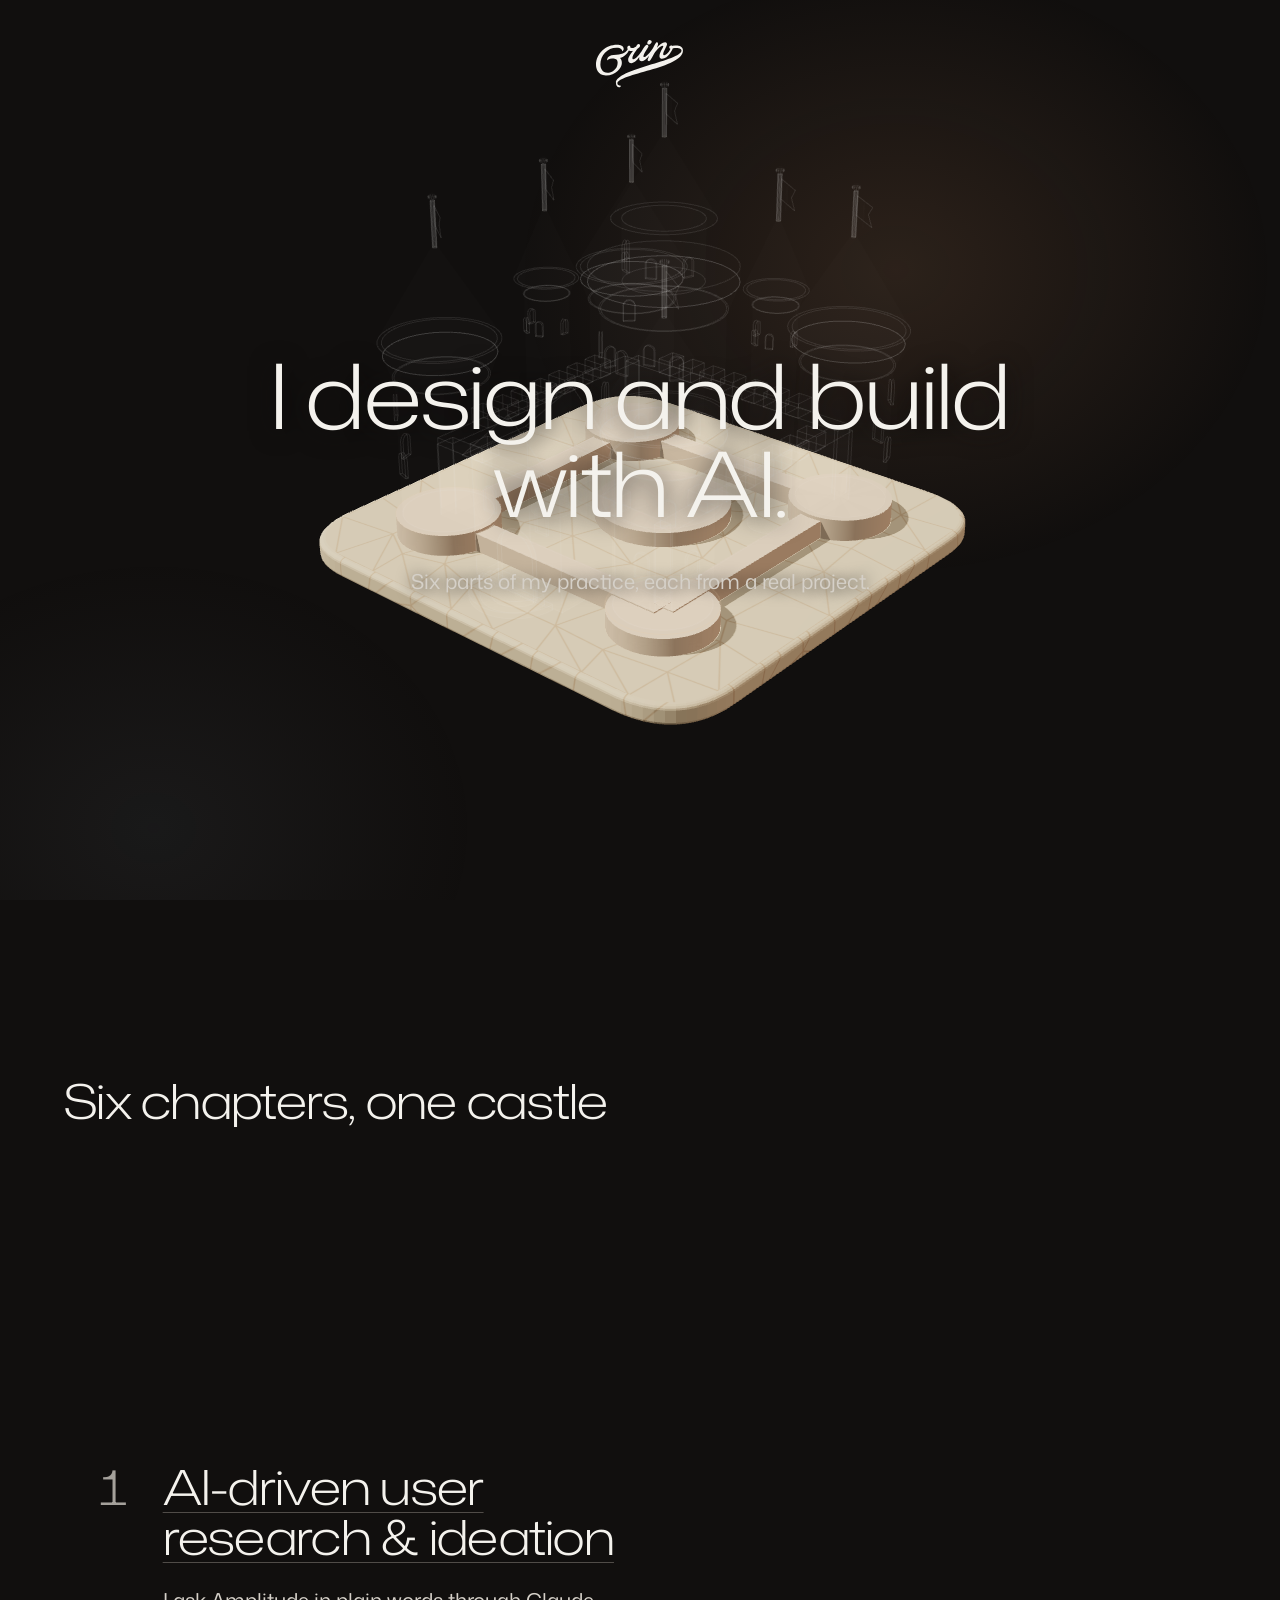
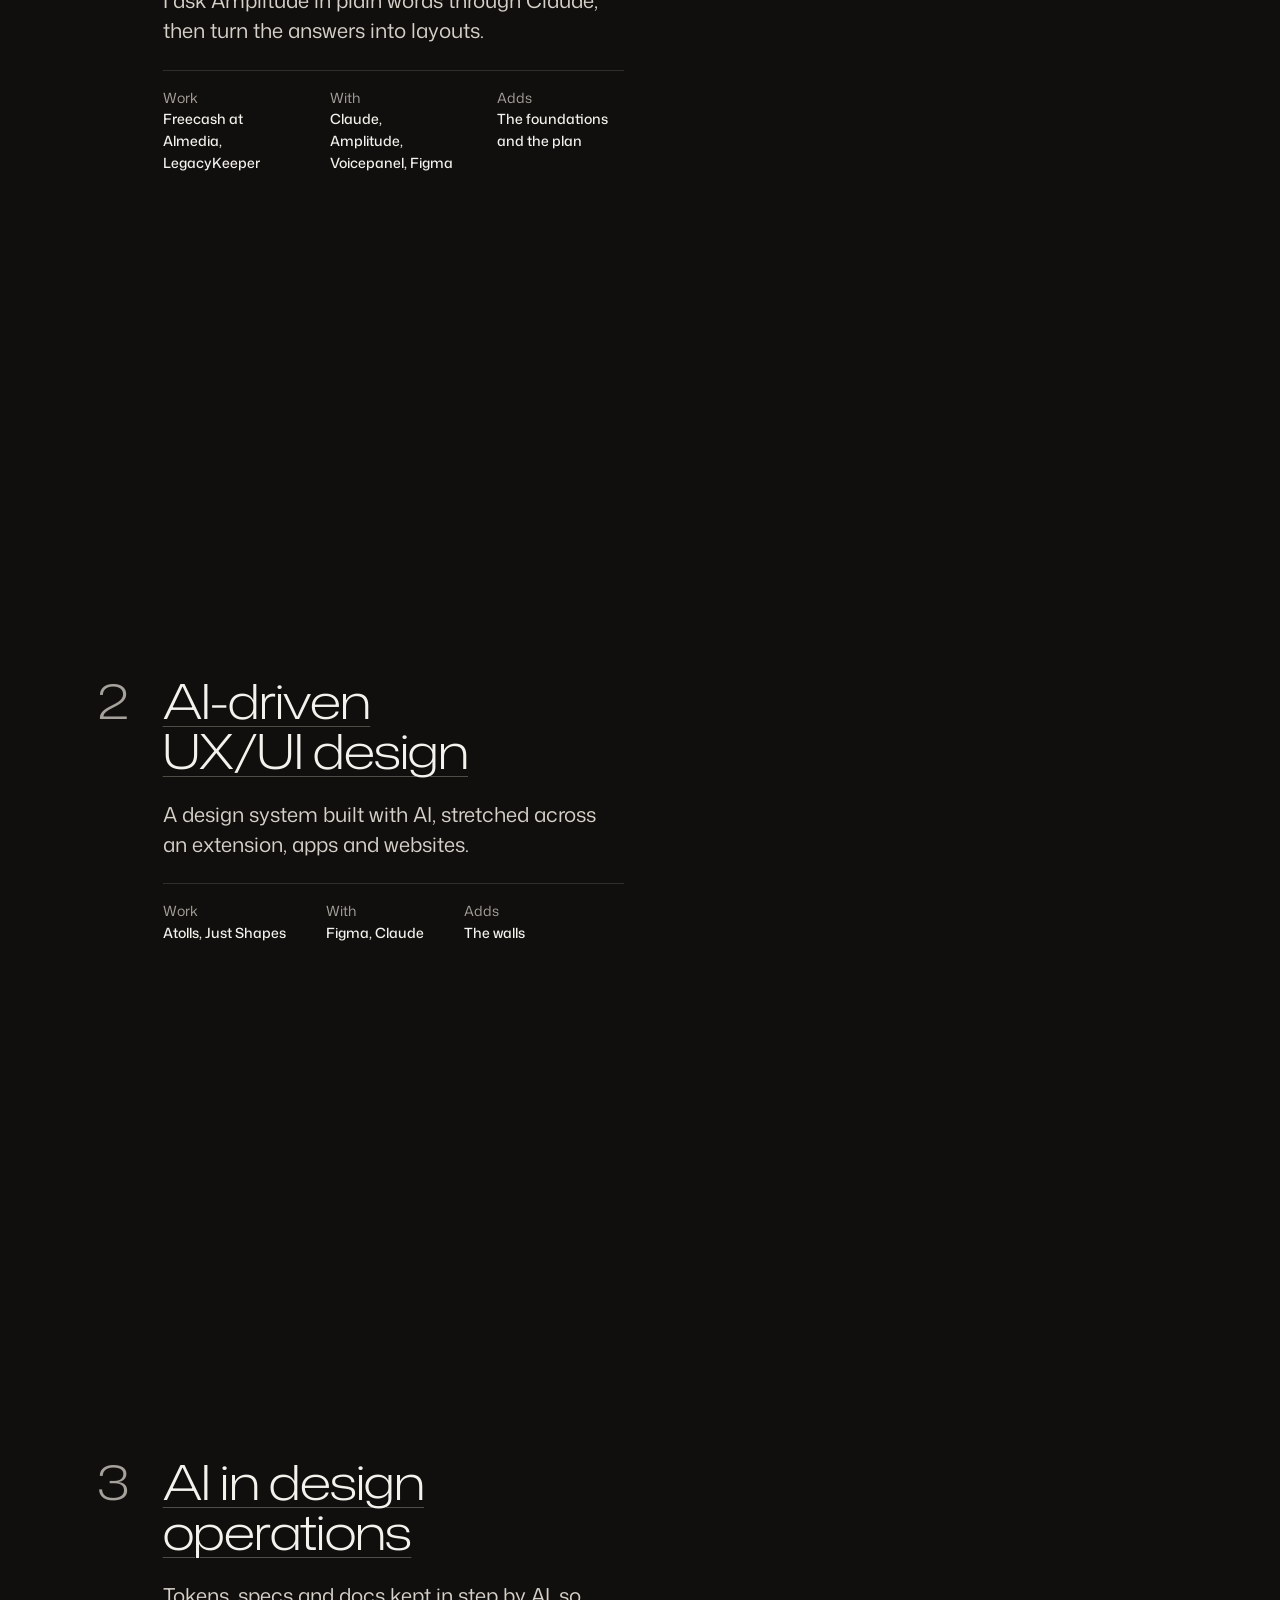
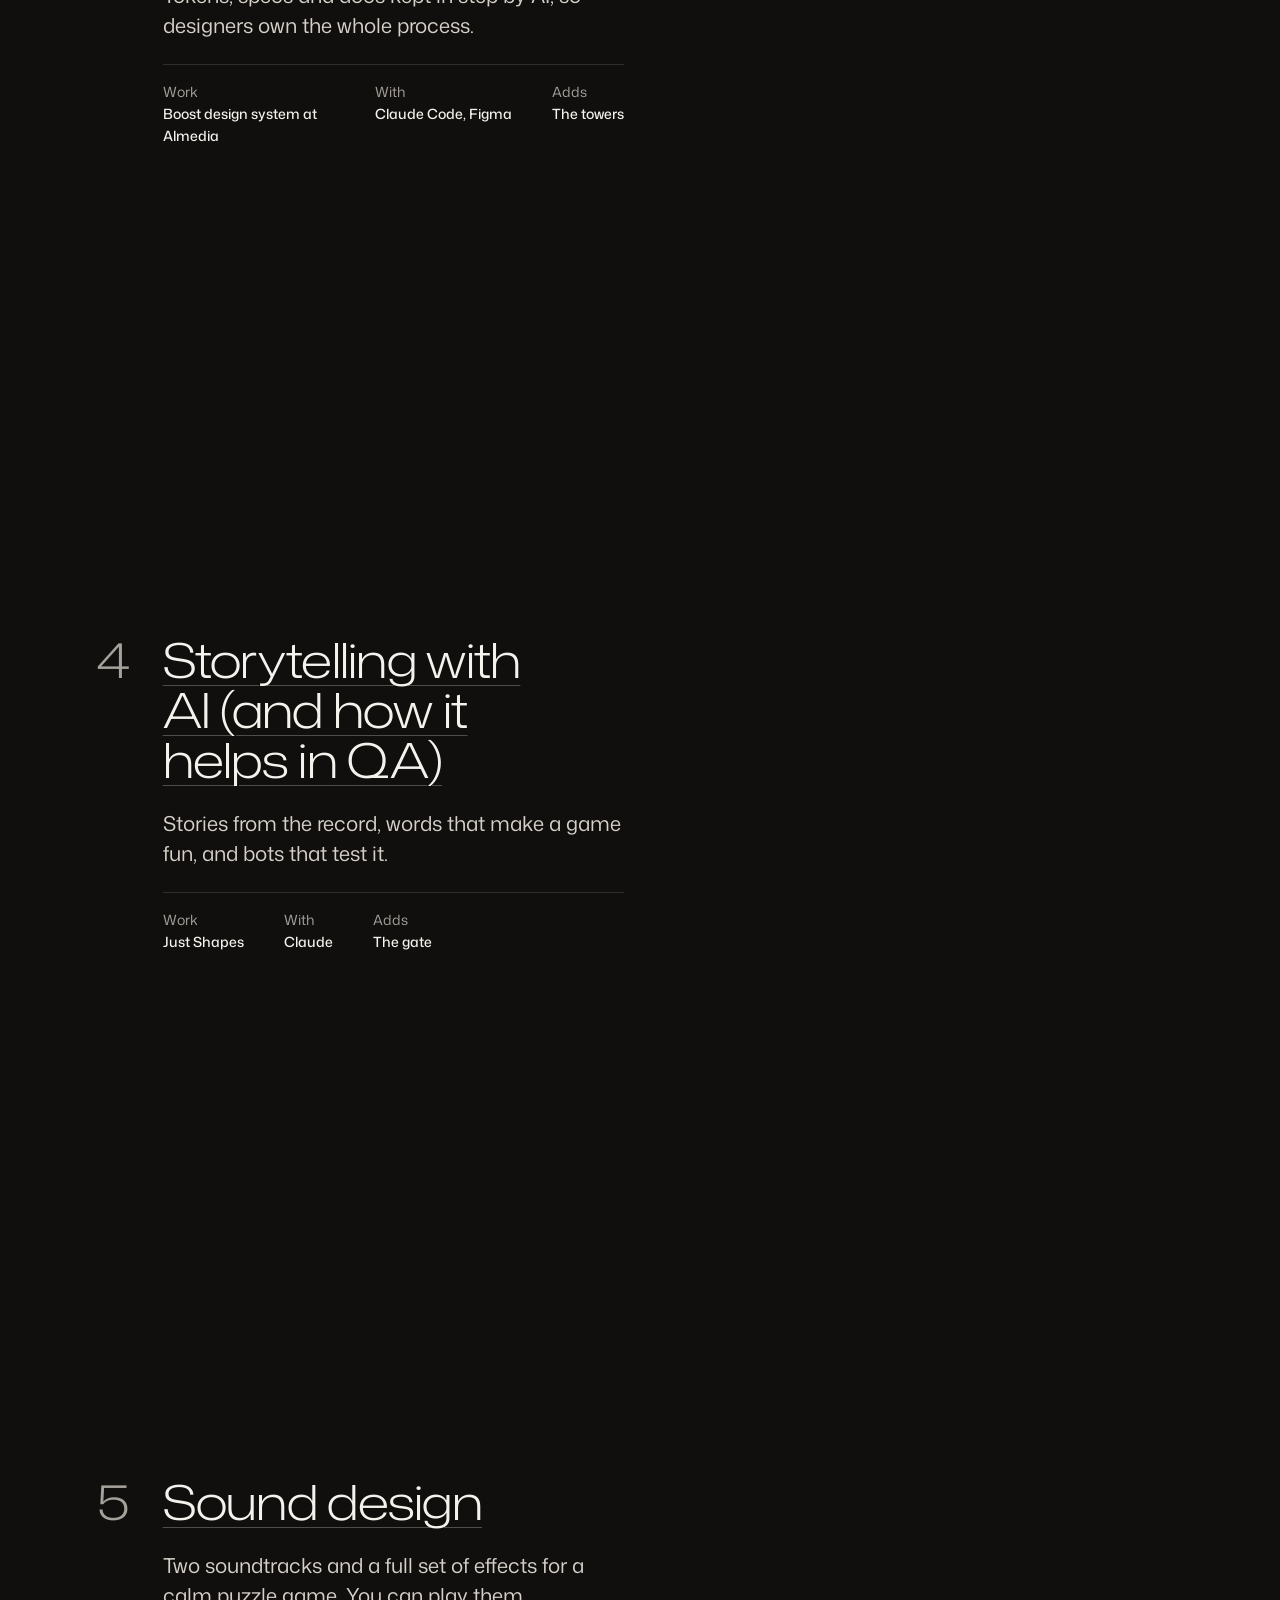
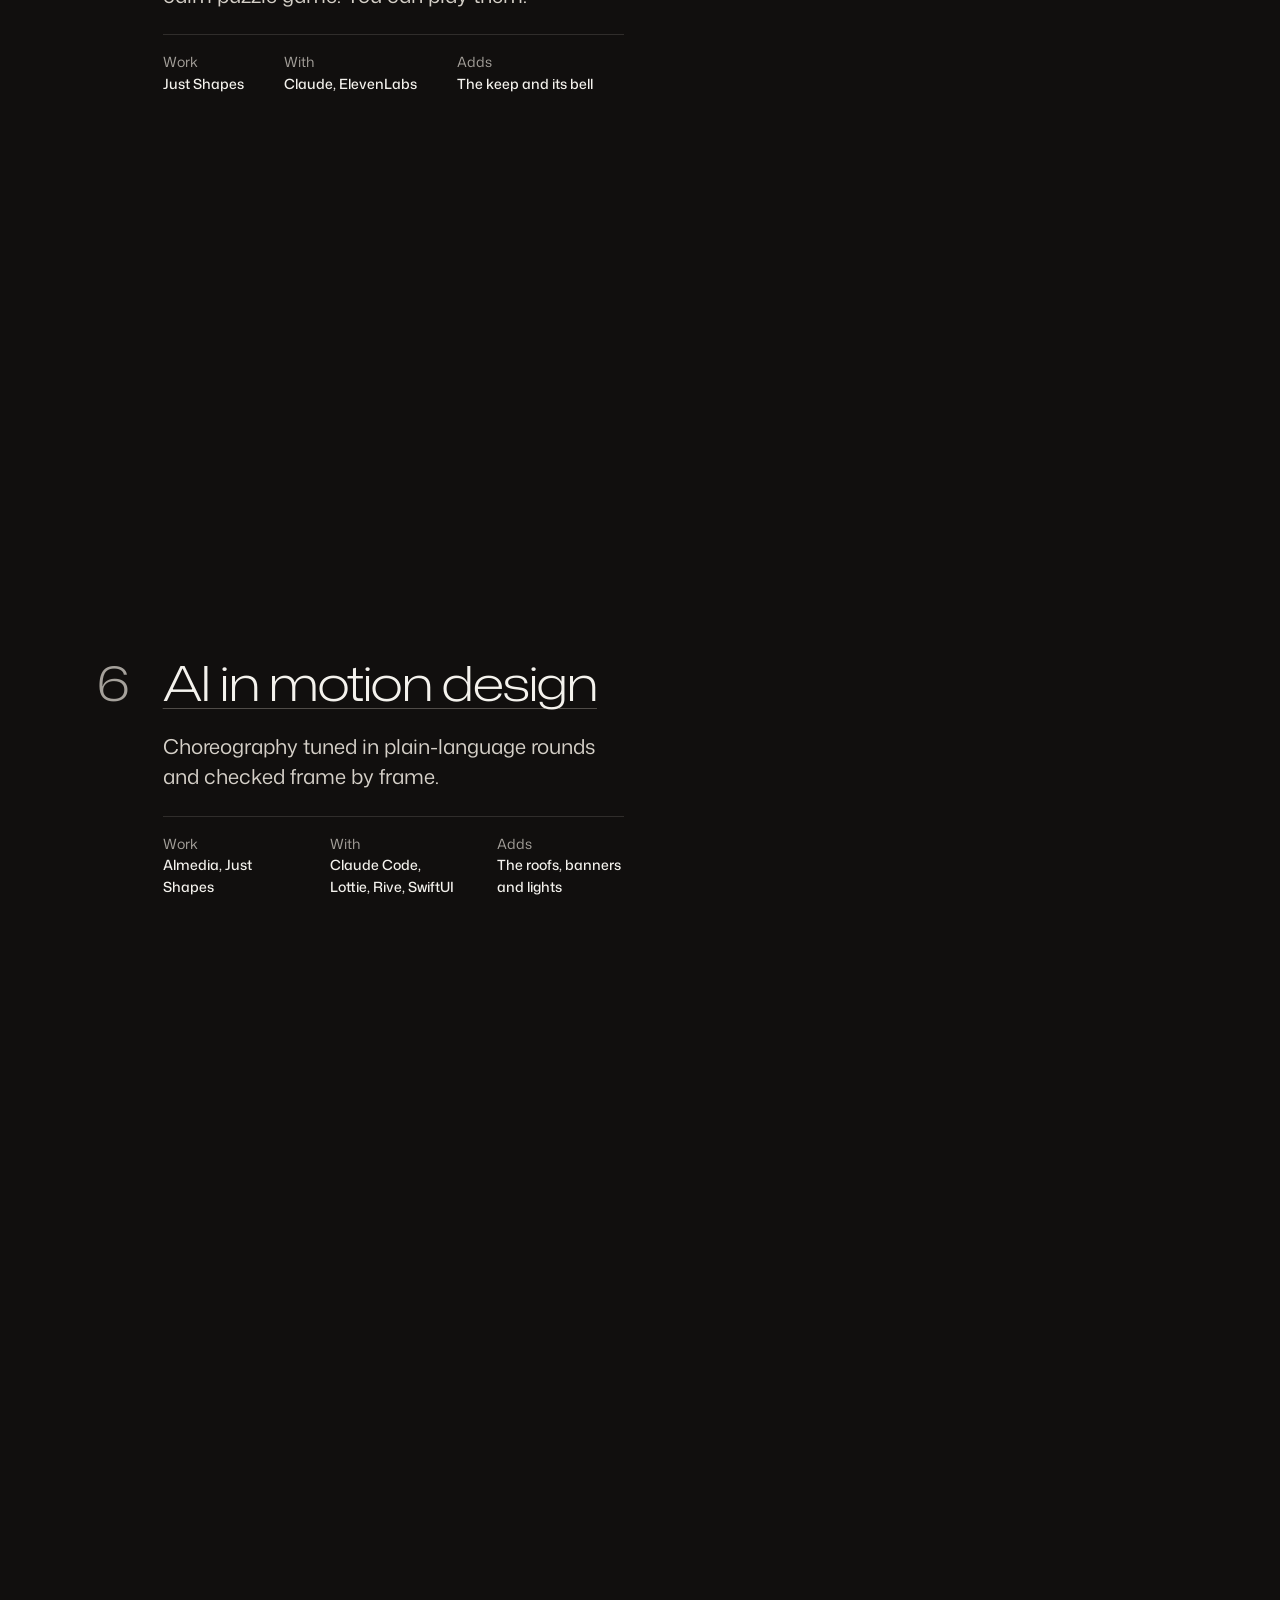
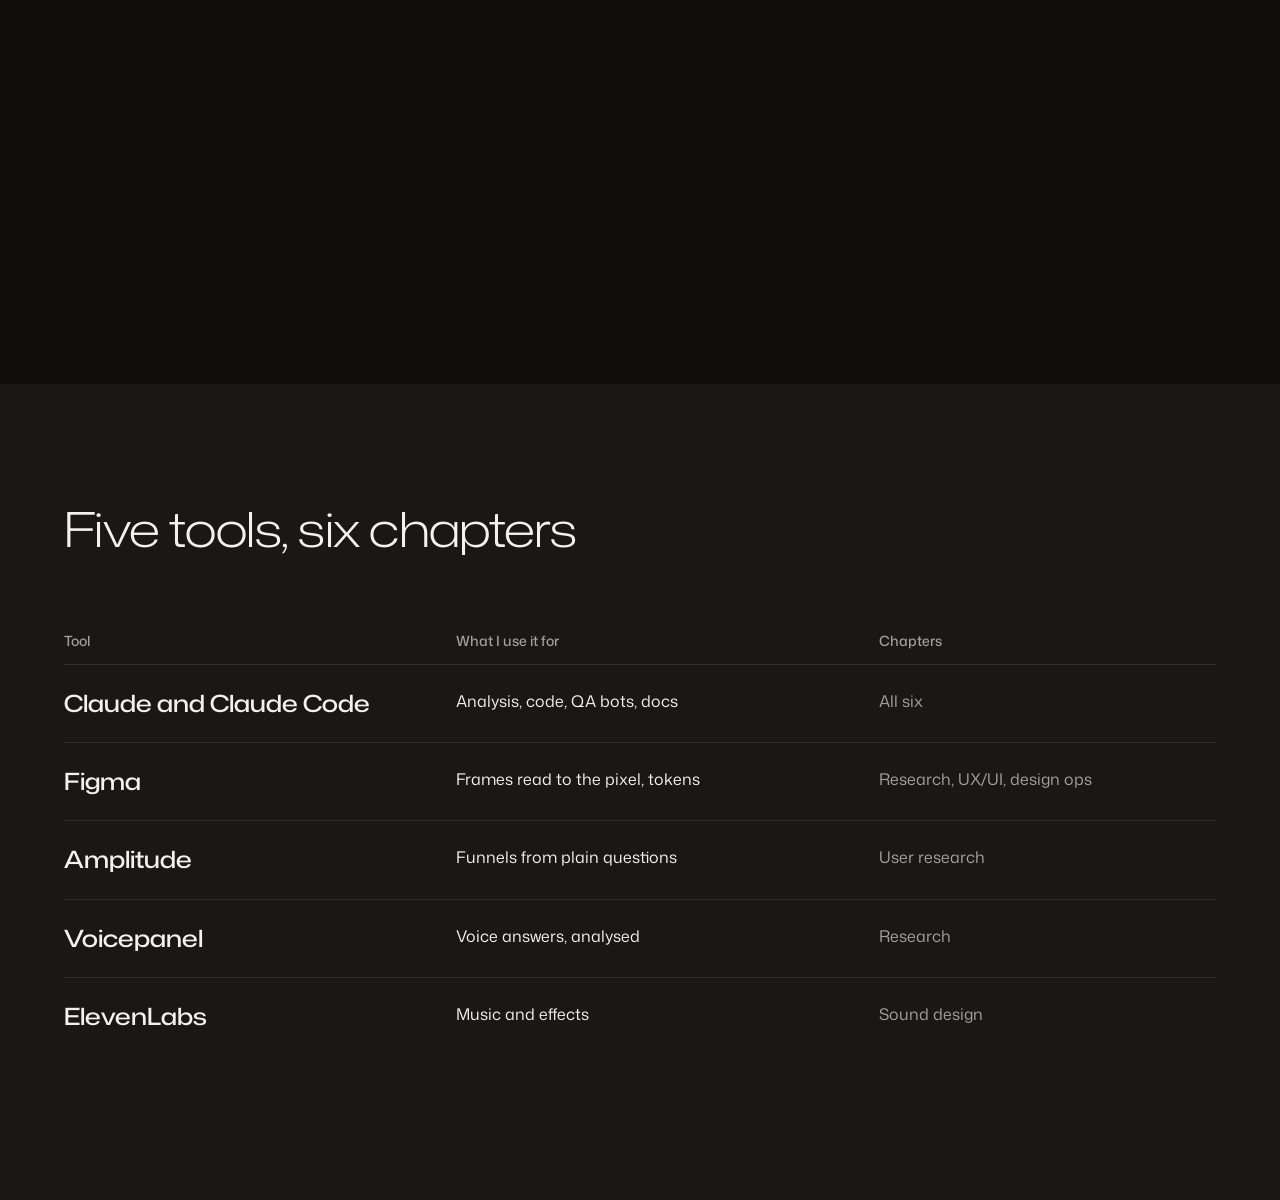
==== index.html @ 0d38dd67 "AI Builder: interview site for Babbel, Head of Design / AI Builder Homepage with the WebGL castle th" ====
<!doctype html>
<html lang="en">
<head>
<meta charset="utf-8">
<meta name="viewport" content="width=device-width, initial-scale=1">
<title>Vadym Grin: designing and building with AI</title>
<meta name="description" content="Six chapters on how Vadym Grin uses AI across research and ideation, UX/UI, design operations, storytelling and QA, sound and motion.">
<link rel="icon" href="assets/favicon.svg" type="image/svg+xml">
<link rel="preconnect" href="https://fonts.googleapis.com">
<link rel="preconnect" href="https://fonts.gstatic.com" crossorigin>
<link href="https://fonts.googleapis.com/css2?family=Mona+Sans:wdth,wght@100,400;100,500;125,300&display=swap" rel="stylesheet">
<link rel="stylesheet" href="styles.css?v=mvst4nik">
<script>document.documentElement.classList.add('js');</script>
</head>
<body>
<a class="skip" href="#main">Skip to content</a>
<canvas class="castle" aria-hidden="true"></canvas>

<header class="mast">
  <div class="container">
    <a class="mark" href="./" aria-label="Vadym Grin, home">
      <svg viewBox="0 0 52 28" width="78" height="42" aria-hidden="true"><path fill="currentColor" d="M40.873 1.34044C41.7499 1.34054 41.9844 2.06941 41.9844 2.5377C41.9841 3.63814 39.6937 6.87916 39.6934 8.46544C39.6934 8.80146 39.8903 9.04243 40.2715 9.04259C41.5776 9.04259 43.7461 6.35788 43.9883 5.2047C43.4591 4.94798 43.3243 4.67904 43.3242 4.26134C43.3242 3.69608 43.6585 3.2047 44.415 3.2047C45.0699 3.20476 45.3887 3.54259 45.3887 3.54259C45.3937 3.54112 46.1906 3.30919 47.3838 3.30919L47.376 3.30821C49.2341 3.30822 51.3954 3.88704 51.3955 6.20079C51.3955 16.7907 12.6775 19.7809 12.6758 25.8248C12.6758 26.2805 13.3874 27.0121 14.7158 27.0123C14.7346 27.356 14.2932 28.1012 13.6357 27.9879C12.5443 27.7989 11.7979 26.836 11.7979 25.3922C11.7979 17.082 50.5303 12.3089 50.5303 6.24962C50.53 5.67047 49.9846 4.72325 47.166 4.72325C46.0119 4.72331 45.3555 4.96349 45.3555 4.96349C45.3401 5.00137 42.8996 11.0189 39.0137 11.0191C38.4127 11.0191 37.499 10.7241 37.499 9.53185C37.4992 7.32257 39.7556 4.54571 39.7559 3.67442C39.7559 3.46418 39.6745 3.34532 39.4863 3.34532C36.9632 3.34547 33.9082 8.8463 33.9082 8.8463C32.8455 10.8492 31.7872 12.526 31.377 12.526C30.8138 12.5258 30.4941 12.2045 30.4941 11.7262C30.4944 11.4665 30.8918 10.4949 31.4688 9.24278C30.0924 10.9384 28.4464 12.5435 27.1504 12.5436C25.9333 12.5436 25.5107 11.7134 25.5107 11.0084C25.5108 10.7479 25.5586 10.4309 25.6426 10.0748C24.3327 11.8323 22.51 13.6744 20.8525 13.6744C19.1955 13.6742 19.0039 12.2903 19.0039 11.5602C19.004 9.60252 21.9248 6.28282 21.9248 6.28282C21.9248 6.28282 21.5557 6.53375 20.8193 6.5338C20.4078 6.5338 19.8758 6.44994 19.4229 6.1881C18.6023 7.81081 17.0112 9.93234 14.1406 10.6022C14.8494 11.1787 15.2842 12.1406 15.2842 13.5719C15.2842 16.4649 11.8013 20.9654 5.84277 20.9654C0.845911 20.9652 9.66778e-05 16.3699 0 14.7809C0 7.8857 5.81219 2.80138 12.4746 2.80138C14.428 2.80148 16.3838 3.44804 16.3838 5.37657C16.3837 6.12679 15.6896 6.65265 15.5391 6.71056C15.4191 6.75809 15.3829 6.6423 15.4014 6.59923C15.4352 6.52001 15.4511 6.45418 15.4512 6.34239C15.4512 5.79727 14.814 4.51036 12.1553 4.51036C6.64601 4.51046 2.5957 8.98124 2.5957 14.4928C2.59588 16.7285 3.79562 19.3931 6.70996 19.3932C9.24314 19.3932 12.7889 17.2885 12.7891 13.3834C12.7891 11.0005 10.703 10.8419 9.46582 10.9576C7.71429 11.1716 7.10862 11.5951 6.83008 11.9791C6.78867 12.037 6.72374 12.0268 6.6748 11.9664C6.6135 11.8894 6.57812 11.7097 6.57812 11.5865C6.57819 10.8612 7.06425 8.65695 12.125 8.65685C16.2379 8.65685 17.9945 6.86905 18.7373 5.5006C18.5806 5.21617 18.4844 4.86004 18.4844 4.41466C18.4844 3.73987 19.0514 3.35997 19.5684 3.35997C20.085 3.36004 20.2528 3.67288 20.2529 3.90196C20.2529 4.10843 20.1934 4.192 20.1934 4.192C20.1941 4.20702 20.2302 4.78571 21.1465 4.78575C22.4835 4.78575 23.7252 3.82336 23.7422 3.81017C23.7422 3.81017 24.3075 2.41368 25.3213 2.41368C25.7338 2.41397 26.0476 2.93882 26.0479 3.37169C26.0479 4.3012 24.5014 5.15462 24.4902 5.16075C24.4902 5.16075 21.5005 8.96624 21.5 10.5729C21.5 11.055 21.7352 11.3434 22.1191 11.3434C24.1587 11.3431 27.2796 6.09247 27.293 6.06993C28.2488 4.30023 29.3619 2.80394 30.0068 2.80333C30.5514 2.80333 30.9922 3.19351 30.9922 3.67442C30.9918 4.31685 28.0547 8.20664 28.0547 9.55235C28.0547 9.79908 28.0802 10.0748 28.4365 10.0748C30.355 10.0745 33.7842 4.58458 33.7842 4.58458C34.7363 2.77713 35.569 1.34195 35.7461 1.34142C36.2416 1.34142 36.6834 1.57054 36.6836 2.35704C36.6836 2.6894 36.4073 3.49927 35.9795 4.52403C37.3521 2.93526 39.1566 1.34044 40.873 1.34044ZM31.3926 0.0425873C31.9522 -0.160041 32.9258 0.388827 32.9258 1.08751V1.08849C32.9258 1.79214 31.9824 2.68201 31.3525 2.68224C31.0552 2.68224 30.2864 2.33253 30.2861 1.84923C30.2861 1.17318 30.8568 0.236463 31.3926 0.0425873Z"/></svg>
    </a>
  </div>
</header>

<main id="main">
  <section class="hero" aria-labelledby="hero-head">
    <div class="container hero__grid">
      <h1 id="hero-head" class="settle">I design and build<br>with AI.</h1>
      <div class="hero__foot settle">
        <p class="lead">Six parts of my practice, each from a real project.</p>
      </div>
    </div>
  </section>

  <section class="chapters" id="chapters" aria-labelledby="chapters-head">
    <div class="container chapters__intro">
      <h2 id="chapters-head">Six chapters, one castle</h2>
    </div>

    <ol class="bands">
      <li class="band" data-part="0">
        <div class="container band__inner" data-reveal>
          <h3 class="band__title"><a href="chapters/research.html">AI-driven user research &amp; ideation</a></h3>
          <p class="band__line">I ask Amplitude in plain words through Claude, then turn the answers into layouts.</p>
          <dl class="band__meta">
            <div><dt>Work</dt><dd>Freecash at Almedia, LegacyKeeper</dd></div>
            <div><dt>With</dt><dd>Claude, Amplitude, Voicepanel, Figma</dd></div>
            <div><dt>Adds</dt><dd>The foundations and the plan</dd></div>
          </dl>
        </div>
      </li>
      <li class="band" data-part="1">
        <div class="container band__inner" data-reveal>
          <h3 class="band__title"><a href="chapters/ux-ui.html">AI-driven UX/UI design</a></h3>
          <p class="band__line">A design system built with AI, stretched across an extension, apps and websites.</p>
          <dl class="band__meta">
            <div><dt>Work</dt><dd>Atolls, Just Shapes</dd></div>
            <div><dt>With</dt><dd>Figma, Claude</dd></div>
            <div><dt>Adds</dt><dd>The walls</dd></div>
          </dl>
        </div>
      </li>
      <li class="band" data-part="2">
        <div class="container band__inner" data-reveal>
          <h3 class="band__title"><a href="chapters/design-ops.html">AI in design operations</a></h3>
          <p class="band__line">Tokens, specs and docs kept in step by AI, so designers own the whole process.</p>
          <dl class="band__meta">
            <div><dt>Work</dt><dd>Boost design system at Almedia</dd></div>
            <div><dt>With</dt><dd>Claude Code, Figma</dd></div>
            <div><dt>Adds</dt><dd>The towers</dd></div>
          </dl>
        </div>
      </li>
      <li class="band" data-part="3">
        <div class="container band__inner" data-reveal>
          <h3 class="band__title"><a href="chapters/storytelling.html">Storytelling with AI (and how it helps in QA)</a></h3>
          <p class="band__line">Stories from the record, words that make a game fun, and bots that test it.</p>
          <dl class="band__meta">
            <div><dt>Work</dt><dd>Just Shapes</dd></div>
            <div><dt>With</dt><dd>Claude</dd></div>
            <div><dt>Adds</dt><dd>The gate</dd></div>
          </dl>
        </div>
      </li>
      <li class="band" data-part="4">
        <div class="container band__inner" data-reveal>
          <h3 class="band__title"><a href="chapters/sound.html">Sound design</a></h3>
          <p class="band__line">Two soundtracks and a full set of effects for a calm puzzle game. You can play them.</p>
          <dl class="band__meta">
            <div><dt>Work</dt><dd>Just Shapes</dd></div>
            <div><dt>With</dt><dd>Claude, ElevenLabs</dd></div>
            <div><dt>Adds</dt><dd>The keep and its bell</dd></div>
          </dl>
        </div>
      </li>
      <li class="band" data-part="5">
        <div class="container band__inner" data-reveal>
          <h3 class="band__title"><a href="chapters/motion.html">AI in motion design</a></h3>
          <p class="band__line">Choreography tuned in plain-language rounds and checked frame by frame.</p>
          <dl class="band__meta">
            <div><dt>Work</dt><dd>Almedia, Just Shapes</dd></div>
            <div><dt>With</dt><dd>Claude Code, Lottie, Rive, SwiftUI</dd></div>
            <div><dt>Adds</dt><dd>The roofs, banners and lights</dd></div>
          </dl>
        </div>
      </li>
    </ol>
  </section>

  <section class="finish" data-castle="finish" aria-hidden="true">  </section>

  <section class="tools" aria-labelledby="tools-head">
    <div class="container">
      <div class="tools__head">
        <h2 id="tools-head">Five tools, six chapters</h2>
      </div>
      <table class="table">
        <thead><tr><th scope="col">Tool</th><th scope="col">What I use it for</th><th scope="col">Chapters</th></tr></thead>
        <tbody>
          <tr><th scope="row">Claude and Claude Code</th><td>Analysis, code, QA bots, docs</td><td>All six</td></tr>
          <tr><th scope="row">Figma</th><td>Frames read to the pixel, tokens</td><td>Research, UX/UI, design ops</td></tr>
          <tr><th scope="row">Amplitude</th><td>Funnels from plain questions</td><td>User research</td></tr>
          <tr><th scope="row">Voicepanel</th><td>Voice answers, analysed</td><td>Research</td></tr>
          <tr><th scope="row">ElevenLabs</th><td>Music and effects</td><td>Sound design</td></tr>
        </tbody>
      </table>
    </div>
  </section>
</main>


<script type="module" src="assets/site.js?v=mvst4nik"></script>
</body>
</html>
---- styles.css ----
/* Hallmark · shape: Index (swapped from the draw's Conversational FAQ: the user's reference is an index of stacked bands) · genre: atmospheric · theme: Midnight, recoloured by request to dark grey with warm light (deal 2/3, seed cinematic-dark-homepage-head-7610·925d7720·2026-10-27·r0) · job: hire · draw: 8e7dfe
 * hero: Corridor, centred over the castle hologram (by request) · nav: logo only, centred (by request) · footer: colophon block · imagery: a 3D castle model; the chapter pages carry the user's own screens, video and sound · signature: a castle that turns from hologram to model, one part per chapter, as you scroll
 * axes: dark/grotesk-sans/neutral · posture: committed · contrast: pass · fold: pass · copy: verbatim (the My Offers sticky notes quote the user's Figma board) · v2.0.0 */
/* Hallmark · pre-emit critique: P4 H4 E4 S5 R4 V4 · weakest: P, a list of AI skills invites no argument; each chapter is pinned to one real project and the castle makes the claim that the parts add up */
/* Hallmark · waive 80 · one WebGL canvas, aria-hidden, a lit castle model in its own palette · the user asked for a 3D castle that builds itself from a hologram as the page scrolls */
/* Hallmark · waive 77 · chapter bands keep text on five columns while the fixed castle canvas fills the other seven, and the last screen holds only the finished castle · the castle is the visual of every band and the close */
/* Hallmark · waive 79 · hero text centred in the screen with the castle hologram painted under and around it · the user asked for the headline and action in the middle of the page */
/* Hallmark · dismissed 44b · the hero has no action by the user's request; the headline and its line are the whole first screen */
/* Hallmark · dismissed 85 · the page ends on the tools table by the user's request; contact details were removed on purpose */
/* Hallmark · answered F-intro · the home page opens with a camera rush into the castle, a radial zoom blur and the headline zooming into focus, by the user's request after a reference video; reduced motion and a mid-page reload skip it */
/* Hallmark · answered F15 · split layouts share one 64px gap; the 40px gap belongs to the Work, With and Adds meta row, a list rather than a split */
/* Hallmark · dismissed 40 · .bt--disabled is Boost's real disabled state (grey-blue.200 on grey-blue.400); in the document it is an icon-only, aria-hidden sample and the labelled states are exported from Figma; WCAG exempts inactive controls */
/* Hallmark · waive 12 · the Just Shapes modals and toasts land with a bounce inside the phone screen · they replay the game’s own motion, not the page’s controls */
/* Hallmark · waive 44a · chapter heroes keep their castle centred on the headline while the first section follows the hero closely · the user asked for less space between the chapter hero and its content */
/* Hallmark · dismissed 19 · finish review called the hero head generic; it is the user's own line from vadimgrin.com, kept on purpose */
/* Hallmark · waive 39b · the ten sound keys on the sound chapter stand 168px tall · each is a tile that plays one effect from the game, not a form button */
/* Hallmark · dismissed 49 · the sound tiles are square keys whose name, line and state stack by design; each name alone stays on one line */
/* Hallmark · dismissed F6 · the table's row heads are tool names, not figures, so tabular figures do nothing there */
@import url("./tokens.css?v=mvst4nik");
@import url("./base.css?v=mvst4nik");

/* ---------- page ---------- */
h1, h2 { font-stretch: var(--display-stretch); line-height: 1.04; }
h3 { font-weight: 500; }
.display-s { font-size: var(--text-display-s); max-width: 24ch; }
.lead { color: var(--color-ink-2); }
main { position: relative; z-index: var(--z-raised); }
body::before { content: ""; position: fixed; inset: 0; z-index: 0; pointer-events: none; background: radial-gradient(42vmax 34vmax at 70% 30%, var(--bloom-warm), transparent 70%), radial-gradient(36vmax 30vmax at 12% 92%, var(--bloom-cool), transparent 70%); }

.skip { position: absolute; left: var(--space-md); top: calc(-1 * var(--space-3xl)); z-index: var(--z-toast); padding: var(--space-xs) var(--space-md); background: var(--color-ink); color: var(--color-paper); }
.skip:focus-visible { top: var(--space-md); }

/* the castle sits behind everything on the home page */
.castle { position: fixed; inset: 0; width: 100%; height: 100lvh; z-index: var(--z-base); pointer-events: none; display: block; }
.js .castle { opacity: 0; transition: opacity 1.4s var(--ease-out); }
.js .castle.is-ready { opacity: 1; }

/* ---------- mast: the logo, nothing else ---------- */
.mast { position: absolute; inset-inline: 0; top: 0; z-index: var(--z-sticky-nav); }
.mast .container { display: flex; align-items: center; justify-content: center; min-height: 88px; padding-top: var(--space-xl); }
.mark { display: inline-flex; color: var(--color-ink); border-radius: var(--radius-card); transition: color var(--dur-short) var(--ease-out); }
.mark svg { width: 88px; height: auto; }
.mark:hover { color: var(--color-accent); }
.mark:active { transform: translateY(1px); }

/* ---------- controls ---------- */
.btn { display: inline-flex; align-items: center; min-height: 48px; padding: 0 var(--space-lg); border: var(--rule-hair) solid transparent; border-radius: var(--radius-pill); font: 500 var(--text-md)/1 var(--font-body); white-space: nowrap; text-decoration: none; cursor: pointer; transition: background-color var(--dur-short) var(--ease-out), transform var(--dur-micro) var(--ease-out); }
.btn--primary { background: var(--color-accent); color: var(--color-accent-ink); }
.btn--primary:hover { background: var(--color-focus); }
.btn--secondary { border-color: var(--color-rule-2); color: var(--color-ink); background: transparent; }
.btn--secondary:hover { background: var(--color-paper-2); }
.btn:active { transform: translateY(1px); }
.btn:focus-visible { outline: 2px solid var(--color-focus); outline-offset: 2px; }
.btn:disabled, .btn[aria-disabled="true"] { opacity: 0.55; cursor: not-allowed; transform: none; }
a:hover { text-decoration-color: var(--color-accent); }

/* ---------- hero: centred over the castle hologram ---------- */
.hero { min-height: 100dvh; display: grid; place-items: center; padding-block: var(--space-4xl) var(--space-3xl); text-align: center; }
.hero__grid { display: grid; justify-items: center; gap: var(--space-xl); }
.hero h1 { max-width: none; font-size: clamp(3rem, 7vw, 7.5rem); line-height: 0.98; text-shadow: 0 2px 24px var(--color-paper); }
.hero__foot { display: grid; justify-items: center; gap: var(--space-lg); }
.hero .lead { max-width: 36ch; text-shadow: 0 1px 16px var(--color-paper); }
.settle { animation: settle 0.9s var(--ease-out) both; }
.hero__foot.settle { animation-delay: 120ms; }
@keyframes settle { from { opacity: 0.6; transform: translateY(8px); } }
/* opening the home page: the text zooms into focus as the camera lands, then the logo arrives */
.js .hero .settle { animation: zoom-in 1.1s var(--ease-out) 1.05s both; }
.js .hero .hero__foot.settle { animation-delay: 1.25s; }
.js body:has(.hero) .mast { animation: arrive 0.8s var(--ease-out) 1.6s both; }
@keyframes zoom-in { from { opacity: 0; transform: scale(0.84); filter: blur(14px); } }
@keyframes arrive { from { opacity: 0; } }

/* ---------- chapters: an index of bands over the castle ---------- */
.chapters { padding-top: var(--section-gap-l); }
.chapters__intro { display: grid; grid-template-columns: repeat(12, minmax(0, 1fr)); column-gap: var(--gap-columns); row-gap: var(--space-md); align-items: end; padding-bottom: var(--space-3xl); }
.chapters__intro h2 { grid-column: 1 / 7; }
.chapters__intro .lead { grid-column: 8 / 13; }

.bands { list-style: none; margin: 0; padding: 0; counter-reset: chapter; }
.band { counter-increment: chapter; min-height: 88dvh; display: grid; align-items: center; }
.band__inner { display: grid; grid-template-columns: repeat(12, minmax(0, 1fr)); column-gap: var(--gap-columns); row-gap: var(--space-lg); padding-block: var(--space-3xl); }
.band__inner > * { grid-column: 2 / 7; min-width: 0; }
.band__title { position: relative; font-size: var(--text-section); font-weight: var(--display-weight); font-stretch: var(--display-stretch); line-height: 1.04; max-width: 14ch; }
.band__title::before { content: counter(chapter); position: absolute; right: calc(100% + var(--gap-columns)); top: 0; color: var(--color-muted); font-variant-numeric: tabular-nums; }
.band__title a { text-decoration: underline; text-decoration-thickness: 1px; text-underline-offset: 0.14em; text-decoration-color: var(--color-rule-2); transition: text-decoration-color var(--dur-short) var(--ease-out); }
.band__title a:hover { text-decoration-color: var(--color-accent); }
.band__title a:focus-visible { outline: 2px solid var(--color-focus); outline-offset: 4px; }
.band__title a::after { content: ""; position: absolute; inset: calc(-1 * var(--space-md)); }
.band__line { font-size: var(--text-lead); line-height: 1.45; color: var(--color-ink-2); max-width: 40ch; }
.band__meta { display: grid; grid-template-columns: repeat(3, minmax(0, auto)); justify-content: start; gap: var(--space-xl); margin: 0; padding-top: var(--space-md); border-top: var(--rule-hair) solid var(--color-rule); font-size: var(--text-sm); }
.band__meta dt { color: var(--color-muted); }
.band__meta dd { margin: 0; font-weight: 500; }
.band__inner { position: relative; }

/* ---------- finish: the castle complete ---------- */
.finish { min-height: 90dvh; }
.finish__inner { display: grid; gap: var(--space-lg); }
.finish h2 { max-width: 22ch; }

/* ---------- tools: a table on the second paper ---------- */
.tools { position: relative; background: var(--color-paper-2); padding-block: var(--section-gap-s) var(--section-gap); }
.tools__head { display: grid; grid-template-columns: repeat(12, minmax(0, 1fr)); column-gap: var(--gap-columns); row-gap: var(--space-md); align-items: end; margin-bottom: var(--space-2xl); }
.tools__head h2 { grid-column: 1 / 7; }
.tools__head .lead { grid-column: 8 / 13; }
.table { width: 100%; border-collapse: collapse; font-size: var(--text-md); }
.table th, .table td { text-align: left; vertical-align: top; padding: var(--space-lg) var(--space-lg) var(--space-lg) 0; border-top: var(--rule-hair) solid var(--color-rule); }
.table thead th { font-size: var(--text-sm); font-weight: 500; color: var(--color-muted); padding-block: var(--space-sm); border-top: 0; white-space: nowrap; }
.table tbody th { font-weight: 500; font-size: var(--text-title); font-stretch: var(--display-stretch); width: 34%; line-height: 1.25; }
.table td:last-child { color: var(--color-muted); white-space: nowrap; padding-right: 0; }

/* ---------- contact and colophon ---------- */
.contact { background: var(--color-paper); padding-block: var(--section-gap) var(--section-gap-s); }
.contact__inner { display: grid; grid-template-columns: repeat(12, minmax(0, 1fr)); column-gap: var(--gap-columns); row-gap: var(--space-xl); align-items: end; }
.contact h2 { grid-column: 1 / 7; }
.contact__list { grid-column: 7 / 13; list-style: none; margin: 0; padding: 0; display: grid; gap: var(--space-sm); justify-items: start; font-size: var(--text-lead); }
.contact__list a { text-decoration-color: var(--color-rule-2); }
.contact__list a:focus-visible { outline: 2px solid var(--color-focus); outline-offset: 3px; }
.contact__link { white-space: nowrap; font-size: clamp(1.25rem, 2.2vw, 2rem); font-weight: var(--display-weight); font-stretch: var(--display-stretch); letter-spacing: var(--tracking-display); line-height: 1.1; overflow-wrap: anywhere; }
.colophon { position: relative; z-index: var(--z-raised); background: var(--color-paper); padding-block: var(--space-2xl); border-top: var(--rule-hair) solid var(--color-rule); }
.colophon p { font-size: var(--text-sm); color: var(--color-muted); max-width: 70ch; }

/* ---------- chapter pages ---------- */
.ch-hero { min-height: 92dvh; display: grid; align-items: center; padding-block: var(--space-4xl) var(--space-2xl); }
/* the first section of a chapter follows the hero closely */
.ch-hero + section { padding-top: 0; }
.ch-hero__grid { display: grid; grid-template-columns: minmax(0, 5fr) minmax(0, 7fr); gap: var(--space-2xl); align-items: center; }
.ch-hero__text { display: grid; gap: var(--space-lg); justify-items: start; }
.ch-hero h1 { font-size: var(--text-display); max-width: none; }
.ch-hero .lead { max-width: 40ch; }
.ch-hero .band__meta { margin-top: 0; }
.ch-hero .lead.settle { animation-delay: 120ms; }
/* the castle centres on the headline and its line; the meta row hangs below them */
.ch-hero__castle { margin: 0 0 7rem; display: grid; gap: var(--space-sm); }
.ch-rail__stats { margin-top: var(--space-3xl); }
.castle--still { position: relative; inset: auto; z-index: auto; width: 100%; height: auto; aspect-ratio: 5 / 4; min-height: 440px; }
.ch-hero__castle figcaption, .shot figcaption, .rail__shot figcaption, .track figcaption { font-size: var(--text-sm); color: var(--color-muted); }

.ch-text, .ch-rows { padding-block: var(--section-gap-s); }
.ch-split { display: grid; grid-template-columns: repeat(12, minmax(0, 1fr)); column-gap: var(--gap-columns); row-gap: var(--space-xl); align-items: start; }
.ch-split > h2 { grid-column: 1 / 6; font-size: var(--text-section); }
.ch-prose, .ch-split > .rows { grid-column: 6 / 13; }
.ch-prose { display: grid; gap: var(--space-md); font-size: var(--text-lead); line-height: 1.55; color: var(--color-ink-2); }
.ch-prose p { max-width: 54ch; }

.ch-statement { padding-block: var(--section-gap); }
.ch-statement blockquote { margin: 0; display: grid; gap: var(--space-lg); }
.ch-statement .display-s { max-width: 26ch; font-weight: var(--display-weight); font-stretch: var(--display-stretch); letter-spacing: var(--tracking-display); line-height: 1.12; text-wrap: balance; }
.ch-statement footer { font-size: var(--text-sm); color: var(--color-muted); }

.rows { margin: 0; display: grid; }
.rows > div { display: grid; grid-template-columns: minmax(0, 2fr) minmax(0, 3fr); gap: var(--gap-columns); padding-block: var(--space-lg); border-top: var(--rule-hair) solid var(--color-rule); }
.rows > div:last-child { border-bottom: var(--rule-hair) solid var(--color-rule); }
.rows dt { font-size: var(--text-title); font-weight: 500; font-stretch: var(--display-stretch); line-height: 1.25; }
.rows dd { margin: 0; color: var(--color-ink-2); }

/* the research scene: Amplitude beside Claude, sample data */
.ch-demo { padding-block: var(--section-gap-s); }
.demo { display: grid; gap: var(--space-xs); }
.demo__panel { display: grid; align-content: start; gap: var(--space-lg); padding: var(--space-xl); background: var(--color-paper-2); color: var(--color-ink); min-height: 560px; }
.demo__app { font-size: var(--text-sm); font-weight: 500; font-stretch: 100%; color: var(--color-muted); letter-spacing: 0; }
.demo__search { padding: var(--space-sm) var(--space-md); border: var(--rule-hair) solid var(--color-rule-2); font-size: var(--text-sm); color: var(--color-muted); }
.demo__events { width: 100%; border-collapse: collapse; font-size: var(--text-sm); }
.demo__events th { text-align: left; font-weight: 500; color: var(--color-muted); padding: 0 var(--space-sm) var(--space-xs); }
.demo__events th:last-child, .demo__events td:last-child { text-align: right; font-variant-numeric: tabular-nums; }
.demo__events td { padding: var(--space-xs) var(--space-sm); border-top: var(--rule-hair) solid var(--color-rule); color: var(--color-ink-2); transition: background-color var(--dur-long) var(--ease-out), color var(--dur-long) var(--ease-out); }
.demo__events code, .msg code { font-family: var(--font-mono); font-size: 0.9em; }
.demo__events tr.is-match td { background: color-mix(in oklab, var(--color-accent) 14%, transparent); color: var(--color-ink); }
.demo__events tr.is-match td:first-child { box-shadow: inset 2px 0 0 var(--color-accent); }
.demo__chart { margin: 0; display: grid; gap: var(--space-xs); }
.demo__chart svg { width: 100%; height: auto; overflow: visible; }
.demo__axis { stroke: var(--color-rule-2); stroke-width: 1; }
.demo__grid { stroke: var(--color-rule); stroke-width: 1; stroke-dasharray: 3 5; transition: opacity var(--dur-long) var(--ease-out); }
.demo__area { fill: color-mix(in oklab, var(--color-accent) 12%, transparent); transition: opacity 0.8s var(--ease-out) 2.1s; }
.demo__tick { fill: var(--color-muted); font-family: var(--font-body); font-size: 18px; }
.demo__curve { fill: none; stroke: var(--color-accent); stroke-width: 2; stroke-linejoin: round; stroke-dasharray: 1; stroke-dashoffset: 0; transition: stroke-dashoffset 2.2s cubic-bezier(0.45, 0, 0.55, 1) 0.3s; }
.demo__dot { fill: var(--color-accent); transform-box: fill-box; transform-origin: center; transition: opacity var(--dur-short) var(--ease-out), transform var(--dur-long) var(--ease-out); transition-delay: calc(0.3s + var(--at) * 2.2s); }
.demo__chart figcaption { display: flex; justify-content: space-between; gap: var(--space-md); font-size: var(--text-sm); color: var(--color-muted); }
.demo__chart figcaption b { font-weight: 500; color: var(--color-ink); font-variant-numeric: tabular-nums; }
.demo__chat { list-style: none; margin: 0; padding: 0; display: grid; gap: var(--space-md); }
.msg { transition: opacity var(--dur-long) var(--ease-out), transform var(--dur-long) var(--ease-out); }
/* the Claude panel, after Claude's desktop app: a sidebar, a home view with the greeting, then the thread */
.demo { grid-template-columns: minmax(0, 5fr) minmax(0, 7fr); }
.demo__claude { padding: 0; gap: 0; grid-template-columns: 172px minmax(0, 1fr); align-content: stretch; background: var(--claude-bg); color: var(--claude-text); border-radius: var(--radius-claude); overflow: hidden; }
.claude__side { display: flex; flex-direction: column; gap: var(--space-2xs); padding: var(--space-md) var(--space-sm); background: var(--claude-side); font-size: var(--text-sm); }
.claude__menu, .claude__recents { list-style: none; margin: 0; padding: 0; display: grid; gap: var(--space-3xs); }
.claude__menu li, .claude__recents li { display: flex; align-items: center; gap: var(--space-sm); padding: var(--space-xs) var(--space-sm); border-radius: 8px; color: var(--claude-text); white-space: nowrap; overflow: hidden; text-overflow: ellipsis; }
.claude__menu li.is-current, .claude__recents li.is-current { background: var(--claude-input); }
.claude__recents li { color: var(--claude-muted); }
.claude__recents li.is-current { color: var(--claude-text); }
.claude__icon { flex-shrink: 0; fill: none; stroke: currentColor; stroke-width: 1.4; stroke-linecap: round; stroke-linejoin: round; }
.claude__group { margin-top: var(--space-md); padding: var(--space-xs) var(--space-sm); font-size: var(--text-xs); color: var(--claude-muted); }
.claude__user { display: flex; align-items: center; gap: var(--space-sm); margin-top: auto; padding: var(--space-xs) var(--space-sm); color: var(--claude-text); }
.claude__avatar { display: grid; place-items: center; width: 22px; height: 22px; border-radius: 50%; background: var(--claude-input); font-size: var(--text-xs); }
.claude__main { display: grid; grid-template-columns: minmax(0, 1fr); min-width: 0; padding: var(--space-xl); min-height: 560px; }
.claude__home { display: none; grid-template-columns: minmax(0, 1fr); min-width: 0; align-content: center; justify-items: center; gap: var(--space-xl); }
.claude__thread { display: grid; grid-template-columns: minmax(0, 1fr); min-width: 0; grid-template-rows: 1fr auto; gap: var(--space-lg); }
.demo.is-home .claude__home { display: grid; }
.demo.is-home .claude__thread { display: none; }
.demo.is-armed .claude__thread { animation: thread-in var(--dur-long) var(--ease-out); }
@keyframes thread-in { from { opacity: 0; } }
.claude__hello { display: flex; align-items: center; gap: var(--space-sm); font: 400 2.25rem/1.1 var(--font-claude); color: var(--claude-text); }
.claude__hello .claude__spark { width: 34px; height: 34px; }
.claude__spark { flex-shrink: 0; stroke: var(--claude-clay); stroke-width: 2.6; stroke-linecap: round; }
.demo__claude .demo__chat { align-content: start; gap: var(--space-lg); }
.msg--you { justify-self: end; max-width: 85%; padding: var(--space-sm) var(--space-md); background: var(--claude-bubble); border-radius: 14px; font-size: var(--text-md); line-height: 1.45; }
.msg--tool { display: flex; align-items: center; gap: var(--space-sm); padding: var(--space-xs) var(--space-sm); border: var(--rule-hair) solid var(--claude-line); border-radius: 10px; font-size: var(--text-sm); color: var(--claude-muted); }
.tool__icon { flex-shrink: 0; width: 14px; height: 14px; border: 1.5px solid var(--claude-muted); border-radius: 4px; }
.msg--claude { display: grid; grid-template-columns: auto minmax(0, 1fr); gap: var(--space-sm); align-items: start; font-family: var(--font-claude); font-size: 1.0625rem; line-height: 1.55; color: var(--claude-text); }
.msg--claude div { display: grid; gap: var(--space-sm); }
.msg--claude b { font-weight: 500; }
.claude__input { width: 100%; display: grid; gap: var(--space-md); padding: var(--space-md); background: var(--claude-input); border: var(--rule-hair) solid var(--claude-line); border-radius: 16px; }
.claude__field { min-height: 1.5em; font-size: var(--text-md); color: var(--claude-muted); }
.claude__field.has-text { color: var(--claude-text); }
.claude__bar { display: flex; align-items: center; gap: var(--space-xs); font-size: var(--text-sm); color: var(--claude-text); }
.claude__plus, .claude__mic { display: grid; place-items: center; width: 30px; height: 30px; border-radius: 8px; color: var(--claude-muted); }
.claude__seg { display: inline-flex; padding: var(--space-3xs); border-radius: 8px; }
.claude__seg span { padding: var(--space-2xs) var(--space-sm); border-radius: 6px; }
.claude__seg .is-on { background: var(--claude-line); }
.claude__model { margin-left: auto; min-width: 0; white-space: nowrap; overflow: hidden; text-overflow: ellipsis; }
.claude__model i { font-style: normal; color: var(--claude-muted); }
.claude__send { display: none; place-items: center; width: 30px; height: 30px; border-radius: 8px; background: var(--claude-clay); color: var(--claude-clay-ink); transition: transform var(--dur-micro) var(--ease-out); }
.claude__send .claude__icon { stroke-width: 1.8; }
.claude__input.has-text .claude__mic { display: none; }
.claude__input.has-text .claude__send { display: grid; }
.claude__send.is-pressed { transform: scale(0.88); }
.demo.is-armed [data-recent]:not(.is-on) { display: none; }
.demo.is-home [data-new] { background: var(--claude-input); }
.demo__foot { display: flex; align-items: center; justify-content: space-between; gap: var(--space-md); margin-top: var(--space-md); font-size: var(--text-sm); color: var(--color-muted); }
/* armed by script only: without it the finished scene shows */
.demo.is-armed [data-step]:not(.is-on) { opacity: 0; transform: translateY(6px); }
.demo.is-armed .demo__chart:not(.is-on) .demo__curve { stroke-dashoffset: 1; }
.demo.is-armed .demo__chart:not(.is-on) .demo__dot { opacity: 0; transform: scale(0); transition-delay: 0s; }
.demo.is-armed .demo__chart:not(.is-on) .demo__area, .demo.is-armed .demo__chart:not(.is-on) .demo__grid { opacity: 0; transition-delay: 0s; }
.demo.is-armed tr[data-match]:not(.is-match) td { background: transparent; box-shadow: none; }

.ch-figure { padding-block: var(--section-gap-s); }
.shot { margin: 0; display: grid; gap: var(--space-sm); }
/* two separate screenshots side by side, centred on the page, each in its own frame */
.shots-pair { display: grid; grid-template-columns: repeat(2, minmax(0, 34rem)); justify-content: center; align-items: start; gap: var(--gap-columns); }
/* a pair that illustrates the text right above it sits close to it */
.ch-figure--follow { padding-top: 0; }
@media (max-width: 60rem) { .shots-pair { grid-template-columns: minmax(0, 1fr); } }
.shot img, .shot video { width: 100%; height: auto; border-radius: var(--radius-shot); background: var(--color-paper-2); outline: 1px solid color-mix(in oklab, var(--color-ink) 8%, transparent); outline-offset: -1px; }
.shot--video figcaption { display: flex; align-items: center; justify-content: space-between; gap: var(--space-md); }
.btn--small { min-height: 44px; padding-inline: var(--space-md); font-size: var(--text-sm); }
html:not(.js) [data-loop-toggle] { display: none; }

/* sticky notes from the My Offers board: label and headline only, tilted a little, dropped in one by one */
.ch-notes { padding-top: var(--space-2xl); }
.notes:focus-visible { outline: 2px solid var(--color-focus); outline-offset: 4px; }
.notes { list-style: none; margin: 0; padding: 0; display: grid; grid-template-columns: repeat(5, minmax(0, 1fr)); gap: var(--gap-columns); }
.note__paper { height: 100%; min-height: 280px; display: grid; grid-template-rows: auto auto 1fr; align-content: start; gap: var(--space-md); padding: var(--space-lg); border-radius: 6px; background: var(--note-mint); color: var(--note-ink); box-shadow: var(--note-shadow); transform: rotate(var(--tilt, 0deg)); }
.note--signal .note__paper { background: var(--note-sky); }
.note__tag { justify-self: start; padding: var(--space-2xs) var(--space-xs); border-radius: 4px; background: color-mix(in oklab, var(--note-mint-tag) 18%, transparent); color: var(--note-mint-tag); font-size: var(--text-sm); font-weight: 500; }
.note--signal .note__tag { background: color-mix(in oklab, var(--note-sky-tag) 16%, transparent); color: var(--note-sky-tag); }
.note__title { font-size: var(--text-lg); font-weight: 500; line-height: 1.25; }
.note__body { align-self: end; font-size: var(--text-sm); line-height: 1.45; color: color-mix(in oklab, var(--note-ink) 78%, transparent); }
.ch-notes__cap { margin-top: var(--space-xl); font-size: var(--text-sm); color: var(--color-muted); }
.js .note[data-reveal] { transition-delay: calc(var(--i, 0) * 90ms); }
/* LegacyKeeper: the seven directions as a rail of whole phones, then one phone that takes each colourway */
.ch-lk { padding-block: var(--section-gap-s); }
.ch-lk .lk-rail { margin-top: var(--space-2xl); grid-auto-columns: minmax(13rem, 17%); }
.ch-lk .lk-shot img { aspect-ratio: 600 / 1301; object-position: center; }
.lk-shot figcaption b { font-weight: 500; color: var(--color-ink); margin-right: var(--space-2xs); }
.lk-pick { display: grid; grid-template-columns: minmax(0, 7fr) minmax(0, 5fr); gap: var(--space-2xl); align-items: center; margin-top: var(--space-4xl); }
.lk-pick__text { display: grid; gap: var(--space-xl); align-content: center; }
.lk-swatches { display: grid; grid-template-columns: repeat(4, minmax(0, 1fr)); gap: var(--space-xs); }
.lk-swatch { display: flex; align-items: center; gap: var(--space-sm); min-height: 48px; padding: var(--space-xs) var(--space-sm); border: var(--rule-hair) solid var(--color-rule); border-radius: 12px; background: transparent; color: var(--color-ink-2); font: 500 var(--text-sm)/1.2 var(--font-body); text-align: left; cursor: pointer; transition: background-color var(--dur-short) var(--ease-out), border-color var(--dur-short) var(--ease-out); }
.lk-swatch:hover { background: var(--color-paper-2); }
.lk-swatch:active { transform: translateY(1px); }
.lk-swatch:focus-visible { outline: 2px solid var(--color-focus); outline-offset: 2px; }
.lk-swatch:disabled { opacity: 0.55; cursor: not-allowed; }
.lk-swatch[aria-checked="true"] { border-color: var(--color-ink-2); background: var(--color-paper-2); color: var(--color-ink); }
.lk-swatch--kept { grid-column: span 2; }
/* a ring of the deep colour around a dot of the light one: the pair without a gradient */
.lk-swatch__dot { flex-shrink: 0; width: 24px; height: 24px; border-radius: 50%; background: var(--a); box-shadow: inset 0 0 0 6px var(--b); }
.lk-phone { margin: 0; display: grid; gap: var(--space-md); max-width: 22rem; justify-self: center; width: 100%; }
.lk-phone__screen { position: relative; container-type: inline-size; }
.lk-phone figcaption { font-size: var(--text-sm); color: var(--color-muted); text-align: center; }
.lk-phone img { width: 100%; height: auto; border-radius: var(--radius-phone); box-shadow: var(--note-shadow); transition: opacity var(--dur-long) var(--ease-out); }
.lk-phone img + img { position: absolute; inset: 0; }
.lk-phone img:not(.is-on) { opacity: 0; }
html:not(.js) .lk-swatches { display: none; }

/* the Just Shapes component library: a bento of shapes, buttons, icons and switches on the second paper */
.ch-comps { padding-block: var(--section-gap-s) 0; }
.comps { display: grid; grid-template-columns: minmax(0, 7fr) minmax(0, 5fr); gap: var(--space-xs); }
.comps__tile--icon { margin: 0; justify-items: center; align-content: space-between; }
.comps__tile--icon .comps__title { justify-self: start; }
.comps__tile { display: grid; align-content: start; gap: var(--space-lg); padding: var(--space-xl); border-radius: var(--radius-shot); background: var(--color-paper-2); }
.comps__tile--shapes { align-content: stretch; grid-template-rows: auto 1fr; }
.comps__tile--shapes .comps__shapes { align-self: center; }
.comps__title { font-size: var(--text-sm); font-weight: 500; font-stretch: 100%; letter-spacing: 0; color: var(--color-muted); }
.comps__shapes { border-collapse: collapse; width: 100%; }
.comps__shapes th { padding-right: var(--space-md); font-size: var(--text-sm); font-weight: 400; color: var(--color-muted); text-align: left; white-space: nowrap; }
.comps__shapes td { padding: var(--space-xs) var(--space-2xs); text-align: center; vertical-align: middle; }
.comps__shapes img { display: inline-block; max-width: 100%; height: auto; }

/* the four Just Shapes screens, side by side at one size */
.ch-screens { padding-block: var(--section-gap-s); }
.screens { list-style: none; margin: 0; padding: 0; display: grid; grid-template-columns: repeat(4, minmax(0, 1fr)); gap: var(--gap-columns); }
.screens__shot { margin: 0; display: grid; gap: var(--space-sm); container-type: inline-size; }
.screens__shot img { width: 100%; height: auto; aspect-ratio: 600 / 1295; border-radius: var(--radius-phone); }
.screens__shot figcaption { font-size: var(--text-sm); color: var(--color-muted); }

/* the app icon is drawn in six steps: circle, guides, the hexagon, a flat fill, the metal, then the finished icon.
   Without script, or with reduced motion, the finished icon shows and the sketch layers stay hidden. */
.appicon { position: relative; width: min(100%, 300px); aspect-ratio: 1; margin-block: var(--space-xl); }
.appicon > * { position: absolute; inset: 0; width: 100%; height: 100%; }
.appicon__fills, .appicon__sheen, .appicon__sketch { overflow: visible; opacity: 0; }
.fill--disc { fill: var(--js-disc); }
.fill--shape { fill: var(--js-shape); }
.sk { fill: none; stroke: var(--color-ink-2); stroke-width: 2.5; stroke-linecap: round; stroke-linejoin: round; stroke-dasharray: 1 1; stroke-dashoffset: 1; vector-effect: non-scaling-stroke; }
.sk--guide { stroke: var(--color-muted); stroke-width: 1.25; }
.sheen { transform-box: view-box; }
.js [data-assemble].is-armed .appicon__sketch { opacity: 1; }
.js [data-assemble].is-armed .appicon__disc, .js [data-assemble].is-armed .appicon__shape { opacity: 0; }
/* 1 circle · 2 guides · 3 hexagon */
.js [data-assemble].s1 .sk--circle { stroke-dashoffset: 0; transition: stroke-dashoffset 1.4s var(--ease-in-out); }
.js [data-assemble].s2 .sk--guide { stroke-dashoffset: 0; transition: stroke-dashoffset 1.1s var(--ease-in-out); }
.js [data-assemble].s2 .sk--guide:nth-child(3) { transition-delay: 0.15s; }
.js [data-assemble].s2 .sk--guide:nth-child(4) { transition-delay: 0.3s; }
.js [data-assemble].s3 .sk--shape { stroke-dashoffset: 0; transition: stroke-dashoffset 1.4s var(--ease-in-out); }
/* 4 the flat fill */
.js [data-assemble].s4 .appicon__fills { opacity: 1; transition: opacity 0.9s var(--ease-out); }
.js [data-assemble].s4 .sk--guide { opacity: 0.35; transition: stroke-dashoffset 1.1s var(--ease-in-out), opacity 0.9s var(--ease-out); }
/* 5 the metal: the gradient hexagon arrives and a light sweeps across it */
.js [data-assemble].s5 .appicon__shape { opacity: 1; transition: opacity 1.1s var(--ease-out); }
.js [data-assemble].s5 .appicon__sheen { opacity: 1; }
.js [data-assemble] .sheen { transform: translateX(0) rotate(20deg); transform-origin: 410px 410px; }
.js [data-assemble].s5 .sheen { transform: translateX(1300px) rotate(20deg); transition: transform 1.6s var(--ease-in-out) 0.2s; }
/* 6 the finished icon on its disc */
.js [data-assemble].s6 .appicon__disc { opacity: 1; transition: opacity 1.2s var(--ease-out); }
.js [data-assemble].s6 .appicon__sketch, .js [data-assemble].s6 .appicon__fills { opacity: 0; transition: opacity 1.2s var(--ease-out) 0.3s; }
.js [data-assemble].s6 .appicon__sheen { opacity: 0; }
html:not(.js) .appicon__replay { display: none; }
@media (prefers-reduced-motion: reduce) { .appicon__replay { display: none; } }

/* Boost: the primary button lands, its states follow, Claude's code types out, then becomes the document.
   Without script, or with reduced motion, the finished state shows: button, states and document. */
.ch-boost { padding-block: var(--section-gap-s); }
.boost { display: grid; grid-template-columns: minmax(0, 5fr) minmax(0, 7fr); gap: var(--space-xs); }
.boost__stage, .boost__out { border-radius: var(--radius-shot); background: var(--color-paper-2); min-height: 560px; }
.boost__stage { display: grid; grid-template-rows: auto 1fr auto; gap: var(--space-xl); padding: var(--space-xl); }
.boost__label { font-size: var(--text-sm); color: var(--color-muted); }
.boost__hero { display: grid; place-items: center; }
.boost__states { list-style: none; margin: 0; padding: 0; display: grid; grid-template-columns: repeat(2, minmax(0, 1fr)); gap: var(--space-lg) var(--space-md); }
.boost__states li { display: grid; justify-items: start; gap: var(--space-xs); }
.boost__state { font-size: var(--text-sm); color: var(--color-muted); }
.boost__shot { width: 188px; max-width: 100%; height: auto; }
/* the button itself, from Boost's tokens */
.bt { position: relative; display: inline-flex; align-items: center; justify-content: center; gap: var(--space-xs); height: 44px; padding: 0 var(--space-md); border-radius: 8px; overflow: hidden; background: var(--boost-green-500); color: var(--boost-grey-blue-900); box-shadow: 0 4px 0 0 var(--boost-green-700); font: 600 var(--text-md)/1 var(--font-boost); white-space: nowrap; }
.bt__icon { width: 15px; height: 15px; flex-shrink: 0; fill: none; stroke: currentColor; stroke-width: 1.4; }
.bt--hover { background: var(--boost-green-600); }
.bt--pressed { box-shadow: none; transform: translateY(4px); }
.bt--disabled { background: var(--boost-grey-blue-400); color: var(--boost-grey-blue-200); box-shadow: none; }
.bt--live { height: 56px; padding: 0 var(--space-xl); font-size: var(--text-lg); border-radius: 10px; transition: background-color 200ms cubic-bezier(0.25, 0.46, 0.45, 0.94); }
.bt--live .bt__icon { width: 18px; height: 18px; }
/* Boost's sweep light: a soft diagonal band crosses the surface */
.bt--live::after { content: ""; position: absolute; inset: -20% auto -20% 0; width: 40%; background: linear-gradient(100deg, transparent, color-mix(in oklab, var(--color-ink) 55%, transparent), transparent); transform: translateX(-160%) skewX(-18deg); pointer-events: none; }
.boost.is-swept .bt--live::after { transform: translateX(320%) skewX(-18deg); transition: transform 700ms var(--ease-out); }
/* the output: code and document share one cell */
.boost__out { display: grid; overflow: hidden; }
.boost__out > * { grid-area: 1 / 1; }
.boost__code { margin: 0; padding: var(--space-xl); align-self: center; font: 400 var(--text-sm)/1.8 var(--font-mono); color: var(--color-ink-2); white-space: pre; overflow: hidden; }
.cl { display: block; }
.cl--c { color: var(--color-muted); }
.tk-v { color: var(--boost-green-500); }
.tk-n { color: var(--color-accent); }
.doc { position: relative; z-index: var(--z-raised); margin: var(--space-lg); align-self: center; border-radius: 12px; background: transparent; color: var(--boost-grey-blue-900); box-shadow: var(--note-shadow); overflow: hidden; }
/* each part paints its own ground, so no light shows through the header's rounded corners */
.doc__head { display: grid; gap: var(--space-xs); padding: var(--space-lg) var(--space-xl); border-radius: 12px 12px 0 0; background: var(--boost-grey-blue-900); color: var(--color-ink); }
.doc__title { justify-self: start; padding-bottom: var(--space-2xs); border-bottom: 2px solid var(--boost-green-500); font: 600 var(--text-lg)/1.3 var(--font-boost); }
.doc__lede { font-size: var(--text-sm); color: var(--color-ink-2); }
.doc__table { width: 100%; border-collapse: collapse; font-size: var(--text-sm); background: var(--boost-doc-paper); }
.doc__table th, .doc__table td { padding: var(--space-sm) var(--space-md); text-align: left; vertical-align: middle; border-top: var(--rule-hair) solid var(--boost-doc-rule); }
.doc__table thead th { border-top: 0; padding-block: var(--space-md) var(--space-xs); font-weight: 500; color: var(--boost-doc-muted); }
.doc__table th:first-child, .doc__table td:first-child { padding-left: var(--space-xl); }
.doc__table th:last-child, .doc__table td:last-child { padding-right: var(--space-xl); }
.doc__table tbody th { font-weight: 500; white-space: nowrap; }
.doc__state { display: flex; align-items: center; gap: var(--space-sm); }
.doc__table tbody .bt { height: 32px; padding: 0 var(--space-sm); font-size: var(--text-xs); border-radius: 6px; box-shadow: 0 3px 0 0 var(--boost-green-700); }
.doc__table tbody .bt .bt__icon { width: 11px; height: 11px; }
.doc__table tbody .bt--pressed { transform: translateY(3px); box-shadow: none; }
.doc__table tbody .bt--disabled { box-shadow: none; }
.doc__table tbody .bt > span { display: none; }
.doc__table td { font-family: var(--font-mono); font-size: var(--text-xs); white-space: nowrap; }
.doc__table small { display: block; margin-top: var(--space-3xs); color: var(--boost-doc-muted); font-size: var(--text-xs); }
.doc__sw { display: inline-block; width: 12px; height: 12px; margin-right: var(--space-xs); vertical-align: -2px; border-radius: 3px; background: var(--c); box-shadow: inset 0 0 0 1px color-mix(in oklab, var(--boost-grey-blue-900) 12%, transparent); }
.doc__motion { border-radius: 0 0 12px 12px; background: var(--boost-doc-paper); display: grid; grid-template-columns: repeat(2, minmax(0, 1fr)); gap: var(--space-md); margin: 0; padding: var(--space-md) var(--space-xl) var(--space-lg); border-top: var(--rule-hair) solid var(--boost-doc-rule); font-size: var(--text-xs); }
.doc__motion dt { font-weight: 500; }
.doc__motion dd { margin: var(--space-3xs) 0 0; color: var(--boost-doc-muted); }
.boost__foot { display: flex; justify-content: flex-end; margin-top: var(--space-md); }
html:not(.js) .boost__foot { display: none; }
@media (prefers-reduced-motion: reduce) { .boost__foot { display: none; } }
/* the sequence, armed only by script */
.boost__code { opacity: 0; visibility: hidden; }
.js .boost.b3 .boost__code { visibility: visible; }
.js .boost.is-armed .bt--live { opacity: 0; transform: translateY(-48px) scale(0.92); }
.js .boost.is-armed .boost__states li { opacity: 0; transform: translateY(10px); }
.js .boost.is-armed .doc { opacity: 0; transform: translateY(16px) scale(0.98); }
.js .boost.is-armed .doc__table tbody tr, .js .boost.is-armed .doc__motion { opacity: 0; }
.js .boost.is-armed .cl { clip-path: inset(0 100% 0 0); }
.js .boost.b1 .bt--live { opacity: 1; transform: none; transition: opacity 0.5s var(--ease-out), transform 0.9s cubic-bezier(0.22, 1.2, 0.36, 1), background-color 200ms cubic-bezier(0.25, 0.46, 0.45, 0.94); }
.js .boost.b2 .boost__states li { opacity: 1; transform: none; transition: opacity 0.5s var(--ease-out), transform 0.6s var(--ease-out); transition-delay: calc(var(--i) * 160ms); }
.js .boost.b3 .boost__code { opacity: 1; transition: opacity 0.4s var(--ease-out); }
.js .boost.b3 .cl { clip-path: inset(0 0 0 0); transition: clip-path 0.35s steps(14, end); transition-delay: calc(var(--i) * 150ms); }
.js .boost.b4 .boost__code { opacity: 0; visibility: hidden; transform: scale(0.97); transition: opacity 0.6s var(--ease-out), transform 0.6s var(--ease-out), visibility 0s linear 0.6s; }
.js .boost.b4 .doc { opacity: 1; transform: none; transition: opacity 0.7s var(--ease-out) 0.3s, transform 0.9s var(--ease-out) 0.3s; }
.js .boost.b4 .doc__table tbody tr, .js .boost.b4 .doc__motion { opacity: 1; transition: opacity 0.5s var(--ease-out); transition-delay: calc(0.8s + var(--i) * 140ms); }
/* the lead button answers like the spec says: hover in about 200ms, press in about 90ms */
.boost:not(.is-armed) .bt--live:hover, .boost.b1 .bt--live:hover { background: var(--boost-green-600); }

/* Just Shapes moments: the level, a booster tapped and its toast, a result modal over the dimmed board.
   Without script the three-star modal shows; with reduced motion the list still switches, without movement. */
.ch-moments { padding-block: var(--section-gap-s); }
.mom { display: grid; grid-template-columns: minmax(0, 5fr) minmax(0, 7fr); gap: var(--space-2xl); align-items: center; }
.mom__phone { margin: 0; justify-self: center; width: min(100%, 17rem); container-type: inline-size; }
.mom__screen { position: relative; aspect-ratio: 600 / 1295; border-radius: var(--radius-phone); overflow: hidden; background: var(--js-disc); box-shadow: var(--note-shadow); }
.mom__base { position: absolute; inset: 0; width: 100%; height: 100%; opacity: 0; transition: opacity 0.25s var(--ease-out); }
.mom__base.is-on { opacity: 1; }
.mom__dim { position: absolute; inset: 0; background: color-mix(in oklab, var(--js-scrim) 80%, transparent); opacity: 0; transition: opacity 0.3s var(--ease-out); }
.mom__dim.is-on { opacity: 1; }
.mom__layer { position: absolute; height: auto; opacity: 0; pointer-events: none; }
.mom__layer--modal { transform: scale(0.86); transition: opacity 0.25s var(--ease-out), transform 0.5s cubic-bezier(0.2, 1.3, 0.4, 1); }
.mom__layer--toast { transform: translateY(40%); transition: opacity 0.3s var(--ease-out), transform 0.45s cubic-bezier(0.2, 1.2, 0.4, 1); }
.mom__layer.is-on { opacity: 1; transform: none; }
/* a finger's tap on a booster */
.mom__tap { display: none; }
.js .mom__tap { display: block; position: absolute; top: 89.7%; left: var(--tap-x, 50%); width: 16%; aspect-ratio: 1; border-radius: 50%; background: color-mix(in oklab, var(--color-ink) 45%, transparent); transform: translate(-50%, -50%) scale(0.3); opacity: 0; pointer-events: none; }
.js .mom__tap.is-on { animation: mom-tap 0.55s var(--ease-out); }
@keyframes mom-tap { 0% { opacity: 0.9; transform: translate(-50%, -50%) scale(0.3); } 100% { opacity: 0; transform: translate(-50%, -50%) scale(1.2); } }
.mom__list { list-style: none; margin: 0; padding: 0; display: grid; gap: var(--space-2xs); }
.mom__item { width: 100%; display: grid; gap: var(--space-2xs); padding: var(--space-sm) var(--space-md); border: 0; border-left: 2px solid var(--color-rule); background: transparent; color: var(--color-ink-2); text-align: left; cursor: pointer; transition: background-color var(--dur-short) var(--ease-out), border-color var(--dur-short) var(--ease-out); }
.mom__item:hover { background: var(--color-paper-2); }
.mom__item:active { transform: translateX(1px); }
.mom__item:focus-visible { outline: 2px solid var(--color-focus); outline-offset: 2px; }
.mom__item:disabled { opacity: 0.55; cursor: not-allowed; }
.mom__item.is-on { border-left-color: var(--color-accent); background: var(--color-paper-2); color: var(--color-ink); }
.mom__kind { font-size: var(--text-sm); color: var(--color-muted); }
.mom__words { font-size: var(--text-lead); line-height: 1.35; }
.mom__foot { display: flex; justify-content: flex-end; margin-top: var(--space-md); }
html:not(.js) .mom__foot { display: none; }
html:not(.js) .mom__item { pointer-events: none; }

/* Freecash at Almedia: the logo animates from its own Lottie file; the chest is a muted video; the cashback screens
   build from their Figma layers with transforms only. Without script, or with reduced motion, every screen shows complete. */
.ch-almedia { padding-block: var(--section-gap-s); }
.alm__head { display: grid; justify-items: center; text-align: center; max-width: 64rem; margin: 0 auto var(--space-2xl); }
.alm__head .ch-prose { grid-column: auto; justify-items: center; max-width: 46rem; }
.alm__logo { width: min(100%, 180px); aspect-ratio: 168 / 114; margin-bottom: var(--space-lg); }
.alm__logo svg { width: 100% !important; height: 100% !important; }
.alm__head h2 { margin-bottom: var(--space-md); }
.js-mark { position: relative; width: min(100%, 7.5rem); aspect-ratio: 1; margin-bottom: var(--space-lg); }
.js-mark img { position: absolute; inset: 0; width: 100%; height: 100%; }
.alm__grid { display: grid; grid-template-columns: minmax(0, 18rem) minmax(0, calc(36rem + var(--space-2xl))); justify-content: center; gap: var(--space-2xl); align-items: start; }
.alm__chest, .alm__screens { margin: 0; display: grid; gap: var(--space-sm); }
.alm__frame { container-type: inline-size; }
.alm__chest video { width: 100%; height: auto; aspect-ratio: 390 / 640; object-fit: cover; border-radius: var(--radius-ob); background: var(--color-paper-2); }
.alm__ctl { grid-column: 1 / -1; display: flex; justify-content: flex-end; margin-top: calc(var(--space-md) - var(--space-2xl)); }
.playthrough { display: grid; gap: var(--space-md); width: min(100%, 18rem); margin: 0 auto; }
.playthrough video { display: block; width: 100%; height: auto; aspect-ratio: 540 / 1174; border-radius: var(--radius-ob); background: var(--color-paper-2); }
.playthrough__ctl { display: flex; justify-content: flex-end; }
.ob__plate { container-type: inline-size; }
.ob__plate img { display: block; width: 100%; height: auto; }
.ob__count { position: absolute; translate: -50% -50%; font: 700 8.7cqi/1 var(--font-boost); color: var(--boost-green-500); white-space: nowrap; font-variant-numeric: tabular-nums; }
.alm__four { display: grid; grid-template-columns: repeat(2, minmax(0, 1fr)); gap: var(--space-2xl); }
.ob { position: relative; container-type: inline-size; }
.ob__base { display: block; width: 100%; height: auto; aspect-ratio: 390 / 640; object-fit: cover; object-position: top; border-radius: var(--radius-ob); }
.ob__piece { position: absolute; height: auto; pointer-events: none; }
/* each screen's illustration lands piece by piece; screens follow one another */
.js .alm__screens.is-armed .ob__piece { opacity: 0; transform: translateY(14%) scale(0.92); }
.js .alm__screens.is-armed .ob.is-on .ob__piece { opacity: 1; transform: none; transition: opacity 0.45s var(--ease-out), transform 0.7s var(--ease-out); transition-delay: var(--delay, 0ms); }
/* the brand screen: the centre card lands first, the side cards slide out from behind it, then the box and the sparkles */
.ob__piece--center { z-index: 3; }
.ob__piece--left, .ob__piece--right { z-index: 2; }
.ob__piece--outer { z-index: 1; }
.ob__piece--box, .ob__piece--spark { z-index: 4; }
.js .alm__screens.is-armed .ob__piece--center { transform: scale(0.7); }
.js .alm__screens.is-armed .ob__piece--left, .js .alm__screens.is-armed .ob__piece--right { transform: translateX(var(--dx)) scale(0.82); }
.js .alm__screens.is-armed .ob.is-on .ob__piece--left, .js .alm__screens.is-armed .ob.is-on .ob__piece--right { transition: opacity 0.25s var(--ease-out), transform 0.75s cubic-bezier(0.22, 1, 0.36, 1); transition-delay: var(--delay); }
.js .alm__screens.is-armed .ob__piece--spark { transform: scale(0); }
.js .alm__screens.is-armed .ob__piece--star { transform: scale(0) rotate(-120deg); }
.js .alm__screens.is-armed .ob.is-on .ob__piece--spark { transition: opacity 0.3s var(--ease-out), transform 0.6s var(--ease-out); transition-delay: var(--delay); }
/* fan cards open left to right: each starts tucked behind its left-hand neighbour, then swings out with a little bounce */
.ob__piece--fan { z-index: var(--z); }
.js .alm__screens.is-armed .ob__piece--fan { transform: translate(var(--fx), var(--fy)) rotate(var(--fr)) scale(0.8); }
.js .alm__screens.is-armed .ob.is-on .ob__piece--fan { transition: opacity 0.2s var(--ease-out), transform 0.9s var(--ease-back); transition-delay: var(--delay); }
.js .alm__screens.is-armed .ob.is-on.is-fold .ob__piece--fan:not(.ob__piece--pivot) { opacity: 0; transform: translate(var(--fx), var(--fy)) rotate(var(--fr)) scale(0.8); transition: transform 0.5s var(--ease-in-out) var(--fold), opacity 0.15s linear calc(var(--fold) + 0.4s); }
/* the loop: side cards slide back under the centre card, the box and sparkles go out, then everything lands again */
.js .alm__screens.is-armed .ob.is-on.is-fold .ob__piece--left, .js .alm__screens.is-armed .ob.is-on.is-fold .ob__piece--right { opacity: 0; transform: translateX(var(--dx)) scale(0.82); transition: transform 0.6s var(--ease-in-out), opacity 0.25s linear 0.35s; }
/* the earned plate slides up into place, then its figure counts */
.js .alm__screens.is-armed .ob__piece--box { transform: translateY(70%); }
.js .alm__screens.is-armed .ob.is-on .ob__piece--box { transition: opacity 0.5s var(--ease-out), transform 0.8s var(--ease-out); transition-delay: var(--delay); }
.js .alm__screens.is-armed .ob.is-on.is-fold .ob__piece--box { opacity: 0; transform: translateY(70%); transition: opacity 0.3s var(--ease-in), transform 0.5s var(--ease-in-out); }
.js .alm__screens.is-armed .ob.is-on.is-fold .ob__piece--spark { opacity: 0; transform: scale(0); transition: opacity 0.25s var(--ease-in), transform 0.4s var(--ease-in); }
.js .alm__screens.is-armed .ob.is-on:not(.is-fold) .ob__piece--star { animation: ob-shine var(--tw) var(--ease-in-out) calc(var(--delay) + 600ms) infinite; }
.js .alm__screens.is-armed .ob.is-on:not(.is-fold) .ob__piece--dot { animation: ob-twinkle var(--tw) var(--ease-in-out) calc(var(--delay) + 500ms) infinite; }
.js .alm__screens.is-armed .ob.is-on:not(.is-fold) .ob__piece--field { animation: ob-flicker var(--tw) var(--ease-in-out) calc(var(--delay) + 500ms) infinite; }
.alm__screens:not(.is-running) .ob__piece--spark { animation-play-state: paused; }
@keyframes ob-shine { 0%, 100% { scale: 1; rotate: 0deg; } 50% { scale: 1.4; rotate: 90deg; } }
@keyframes ob-twinkle { 0%, 100% { scale: 1; opacity: 1; } 40% { scale: 0.5; opacity: 0.35; } 70% { scale: 1.3; opacity: 1; } }
@keyframes ob-flicker { 0%, 100% { opacity: 1; } 50% { opacity: 0.35; } }
.js .alm__screens.is-armed .ob { opacity: 0.4; transition: opacity 0.5s var(--ease-out); }
.js .alm__screens.is-armed .ob.is-on { opacity: 1; }
html:not(.js) [data-onboarding-toggle] { display: none; }
@media (prefers-reduced-motion: reduce) { [data-onboarding-toggle] { display: none; } }

.ch-rail { padding-block: var(--section-gap-s); }
.ch-rail__note { font-size: var(--text-lead); color: var(--color-ink-2); margin-bottom: var(--space-xl); }
.rail { list-style: none; margin: 0; display: grid; grid-auto-flow: column; grid-auto-columns: minmax(15rem, 22%); gap: var(--gap-columns); overflow-x: auto; scroll-snap-type: x mandatory; scroll-padding-inline: max(var(--gutter), calc((100% - var(--container)) / 2 + var(--gutter))); padding: 0 max(var(--gutter), calc((100% - var(--container)) / 2 + var(--gutter))) var(--space-md); overscroll-behavior-x: contain; scrollbar-width: thin; }
.rail > li { scroll-snap-align: start; }
.rail:focus-visible { outline: 2px solid var(--color-focus); outline-offset: 4px; }
.rail__shot { margin: 0; display: grid; gap: var(--space-sm); container-type: inline-size; }
.rail__shot img { width: 100%; aspect-ratio: 9 / 16; height: auto; border-radius: var(--radius-phone); object-fit: cover; object-position: top; background: var(--color-paper-2); }

.ch-figures { padding-block: var(--section-gap-s); }
.stats { margin: 0; display: grid; grid-template-columns: repeat(2, minmax(0, 1fr)); }
.stats--3 { grid-template-columns: repeat(3, minmax(0, 1fr)); }
.stats > div { display: flex; flex-direction: column-reverse; justify-content: flex-end; gap: var(--space-md); padding-inline: var(--space-xl); border-left: var(--rule-hair) solid var(--color-rule); }
.stats > :first-child { padding-left: 0; border-left: 0; }
.stats dt { color: var(--color-ink-2); max-width: 28ch; }
.stats dd { margin: 0; }
.fig { font-size: clamp(3.5rem, 7vw, 7.5rem); font-weight: var(--display-weight); font-stretch: var(--display-stretch); letter-spacing: -0.03em; line-height: 0.9; font-variant-numeric: tabular-nums; }

.ch-pair { padding-block: var(--section-gap); }
.ch-pair__grid { display: grid; grid-template-columns: minmax(0, 4fr) minmax(0, 7fr); gap: var(--space-2xl); align-items: center; }
.shot--tall { container-type: inline-size; }
/* phone screens round in proportion to their width, so a corner baked into the export never shows */
.shot--tall img { aspect-ratio: 9 / 16; object-fit: cover; object-position: top; max-height: 760px; border-radius: var(--radius-phone); }
.ch-pair__text { display: grid; gap: var(--space-md); font-size: var(--text-lead); color: var(--color-ink-2); }
.ch-pair__text h2 { color: var(--color-ink); margin-bottom: var(--space-md); }

.ch-sound { background: var(--color-paper-2); padding-block: var(--section-gap-s); }
.ch-sound__head { display: grid; grid-template-columns: repeat(12, minmax(0, 1fr)); column-gap: var(--gap-columns); row-gap: var(--space-md); align-items: end; margin-bottom: var(--space-2xl); }
.ch-sound__head h2 { grid-column: 1 / 7; }
.ch-sound__head .lead { grid-column: 8 / 13; }
.board { list-style: none; margin: 0; padding: 0; display: grid; grid-template-columns: repeat(5, minmax(0, 1fr)); gap: var(--space-xs); }
.board__key { width: 100%; min-height: 168px; display: grid; grid-template-rows: auto 1fr auto; gap: var(--space-xs); text-align: left; padding: var(--space-lg); border: 0; border-radius: var(--radius-card); background: var(--color-paper-3); color: var(--color-ink); cursor: pointer; transition: background-color var(--dur-short) var(--ease-out), transform var(--dur-micro) var(--ease-out); }
.board__key:hover { background: color-mix(in oklab, var(--color-paper-3) 70%, var(--color-rule-2)); }
.board__key:active { transform: translateY(1px); }
.board__key:focus-visible { outline: 2px solid var(--color-focus); outline-offset: 2px; }
.board__key:disabled { opacity: 0.55; cursor: not-allowed; }
.board__key[aria-pressed="true"] { background: var(--color-accent); color: var(--color-accent-ink); }
.board__key[aria-pressed="true"] .board__desc { color: var(--color-accent-ink); }
.board__name { white-space: nowrap; font-size: var(--text-title); font-weight: 500; font-stretch: var(--display-stretch); line-height: 1.2; }
.board__desc { font-size: var(--text-sm); color: var(--color-ink-2); }
.board__play { fill: var(--color-muted); }
.board__key[aria-pressed="true"] .board__play { fill: var(--color-accent-ink); }
.track { margin: var(--space-2xl) 0 0; display: grid; gap: var(--space-sm); max-width: 40rem; }
.track audio { width: 100%; }

.ch-next { padding-block: var(--section-gap) var(--section-gap-s); border-top: var(--rule-hair) solid var(--color-rule); }
.ch-next__grid { display: grid; grid-template-columns: minmax(0, 1fr) auto; gap: var(--space-xl); align-items: end; }
.ch-next__link { display: grid; gap: var(--space-sm); text-decoration: none; }
.ch-next__label { font-size: var(--text-sm); color: var(--color-muted); }
.ch-next__title { font-size: var(--text-display-s); font-weight: var(--display-weight); font-stretch: var(--display-stretch); letter-spacing: var(--tracking-display); line-height: 1.05; text-decoration: underline; text-decoration-thickness: 1px; text-underline-offset: 0.14em; text-decoration-color: var(--color-rule-2); transition: text-decoration-color var(--dur-short) var(--ease-out); }
.ch-next__link:hover .ch-next__title { text-decoration-color: var(--color-accent); }
.ch-next__link:focus-visible { outline: 2px solid var(--color-focus); outline-offset: 4px; }
.colophon a { color: var(--color-ink-2); }

@media (max-width: 60rem) {
  .ch-hero { min-height: 0; padding-block: var(--space-3xl) var(--space-xl); }
  .ch-hero__grid, .ch-pair__grid, .ch-next__grid { grid-template-columns: minmax(0, 1fr); gap: var(--space-xl); }
  .castle--still { min-height: 0; }
  .ch-hero__castle { margin-bottom: 0; }
  .ch-split > h2, .ch-prose, .ch-split > .rows, .ch-sound__head h2, .ch-sound__head .lead { grid-column: 1 / -1; }
  .demo { grid-template-columns: minmax(0, 1fr); }
  .demo__panel { min-height: 0; padding: var(--space-lg); }
  .demo .demo__claude { padding: 0; grid-template-columns: minmax(0, 1fr); }
  .claude__side { display: none; }
  .claude__main { min-height: 480px; padding: var(--space-lg); }
  .claude__hello { font-size: 1.75rem; }
  .claude__model i { display: none; }
  .claude__home { justify-items: stretch; }
  .claude__hello { justify-content: center; }
  .demo__tick { display: none; }
  .demo__chart figcaption { flex-wrap: wrap; }
  .board { grid-template-columns: repeat(2, minmax(0, 1fr)); }
  .comps { grid-template-columns: minmax(0, 1fr); }
  .alm__head, .alm__grid { grid-template-columns: minmax(0, 1fr); }
  .alm__chest { width: min(100%, 18rem); }
  .alm__four { grid-template-columns: repeat(2, minmax(0, 1fr)); gap: var(--space-md); }
  .mom { grid-template-columns: minmax(0, 1fr); gap: var(--space-xl); }
  .mom__words { font-size: var(--text-md); }
  .boost { grid-template-columns: minmax(0, 1fr); }
  .boost__stage, .boost__out { min-height: 0; }
  .boost__code { font-size: 0.6875rem; padding: var(--space-lg); }
  .doc { margin: var(--space-sm); }
  .doc__table th:nth-child(3), .doc__table td:nth-child(3), .doc__table th:nth-child(4), .doc__table td:nth-child(4) { display: none; }
  .doc__table th:first-child, .doc__table td:first-child { padding-left: var(--space-md); }
  .doc__motion { grid-template-columns: minmax(0, 1fr); padding-inline: var(--space-md); }
  .screens { grid-template-columns: repeat(2, minmax(0, 1fr)); row-gap: var(--space-xl); }
  .comps__tile { padding: var(--space-lg); }
  .comps__shapes th { display: none; }
  .lk-pick { grid-template-columns: minmax(0, 1fr); margin-top: var(--space-3xl); }
  .lk-swatches { grid-template-columns: repeat(2, minmax(0, 1fr)); }
  .ch-lk .lk-rail { grid-auto-columns: minmax(11rem, 52%); }
  .notes { grid-template-columns: none; grid-auto-flow: column; grid-auto-columns: minmax(13rem, 62%); overflow-x: auto; scroll-snap-type: x mandatory; padding-block: var(--space-md); overscroll-behavior-x: contain; }
  .note { scroll-snap-align: start; }
  .note__title { font-size: var(--text-lg); }
  .stats, .stats--3 { grid-template-columns: minmax(0, 1fr); }
  .stats > div { padding: var(--space-lg) 0; border-left: 0; border-top: var(--rule-hair) solid var(--color-rule); }
  .stats > :first-child { border-top: 0; padding-top: 0; }
  .rows > div { grid-template-columns: minmax(0, 1fr); gap: var(--space-xs); }
  .rail { grid-auto-columns: minmax(13rem, 62%); }
  .shot--tall img { max-height: 560px; }
}

/* ---------- one reveal: band content, visible without script ---------- */
.js [data-reveal] { opacity: 0; transform: translateY(8px); transition: opacity var(--dur-long) var(--ease-out), transform var(--dur-long) var(--ease-out); }
.js [data-reveal].is-in { opacity: 1; transform: none; }

/* ---------- small screens: the castle above, the text on a plate below ---------- */
@media (max-width: 60rem) {
  .hero { padding-block: var(--space-3xl) var(--space-2xl); }
  .hero__foot, .chapters__intro h2, .chapters__intro .lead, .tools__head h2, .tools__head .lead, .contact h2, .contact__list { grid-column: 1 / -1; }
  .band { min-height: 96svh; align-items: end; }
  .band__inner { padding-block: var(--space-xl); }
  .band__inner > * { grid-column: 1 / -1; }
  .band__inner::before { content: ""; position: absolute; inset: calc(-1 * var(--space-xl)) 0 0; background: linear-gradient(to bottom, transparent, color-mix(in oklab, var(--color-paper) 92%, transparent) var(--space-2xl)); z-index: -1; }
  .band__title { padding-left: calc(var(--space-xl)); }
  .band__title::before { right: auto; left: 0; }
  .finish { align-items: end; }
}
@media (max-width: 40rem) {
  .band__meta { grid-template-columns: minmax(0, 1fr); gap: var(--space-sm); }
  .band__meta > div { display: flex; gap: var(--space-md); }
  .band__meta dt { min-width: 3.5rem; }
  .table thead { display: none; }
  .table, .table tbody, .table tr, .table th, .table td { display: block; width: 100%; }
  .table tr { padding-block: var(--space-md); border-top: var(--rule-hair) solid var(--color-rule); }
  .table th, .table td, .table tbody th { border: 0; padding: var(--space-2xs) 0; width: 100%; }
  .table td:last-child { white-space: normal; }
}

@media (prefers-reduced-motion: reduce) {
  .settle, .js .hero .settle, .js body:has(.hero) .mast { animation: none; }
  .js [data-reveal] { opacity: 1; transform: none; transition: none; }
  .js .castle { transition: none; }
  .btn, .mark, .band__title a, .board__key, .lk-swatch, .ob, .ob__piece, .mom__base, .mom__dim, .mom__layer, .mom__item, .bt, .cl, .doc, .boost__code, .boost__states li, .sk, .appicon > *, .lk-phone img, .ch-next__title, .msg, .demo__curve, .demo__dot, .demo__area, .demo__grid, .demo__events td, .claude__send { transition: none; }
}
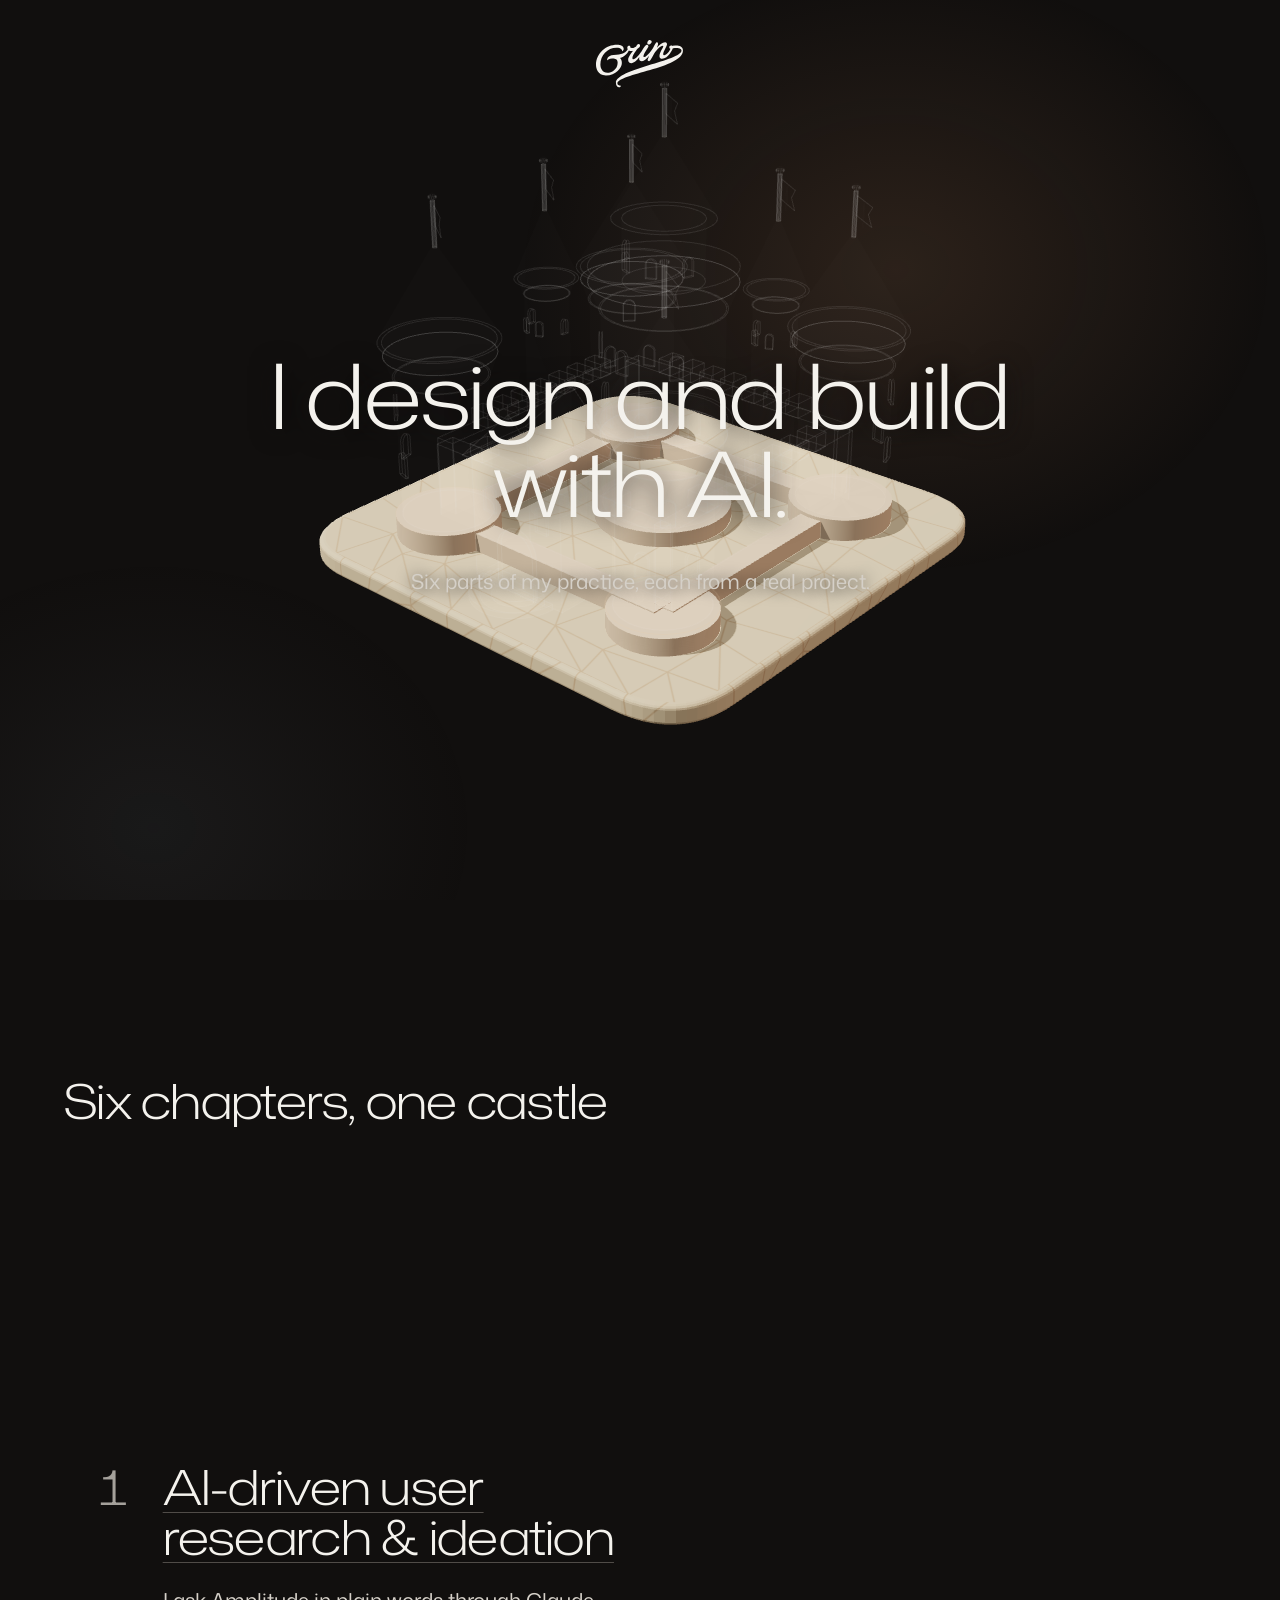
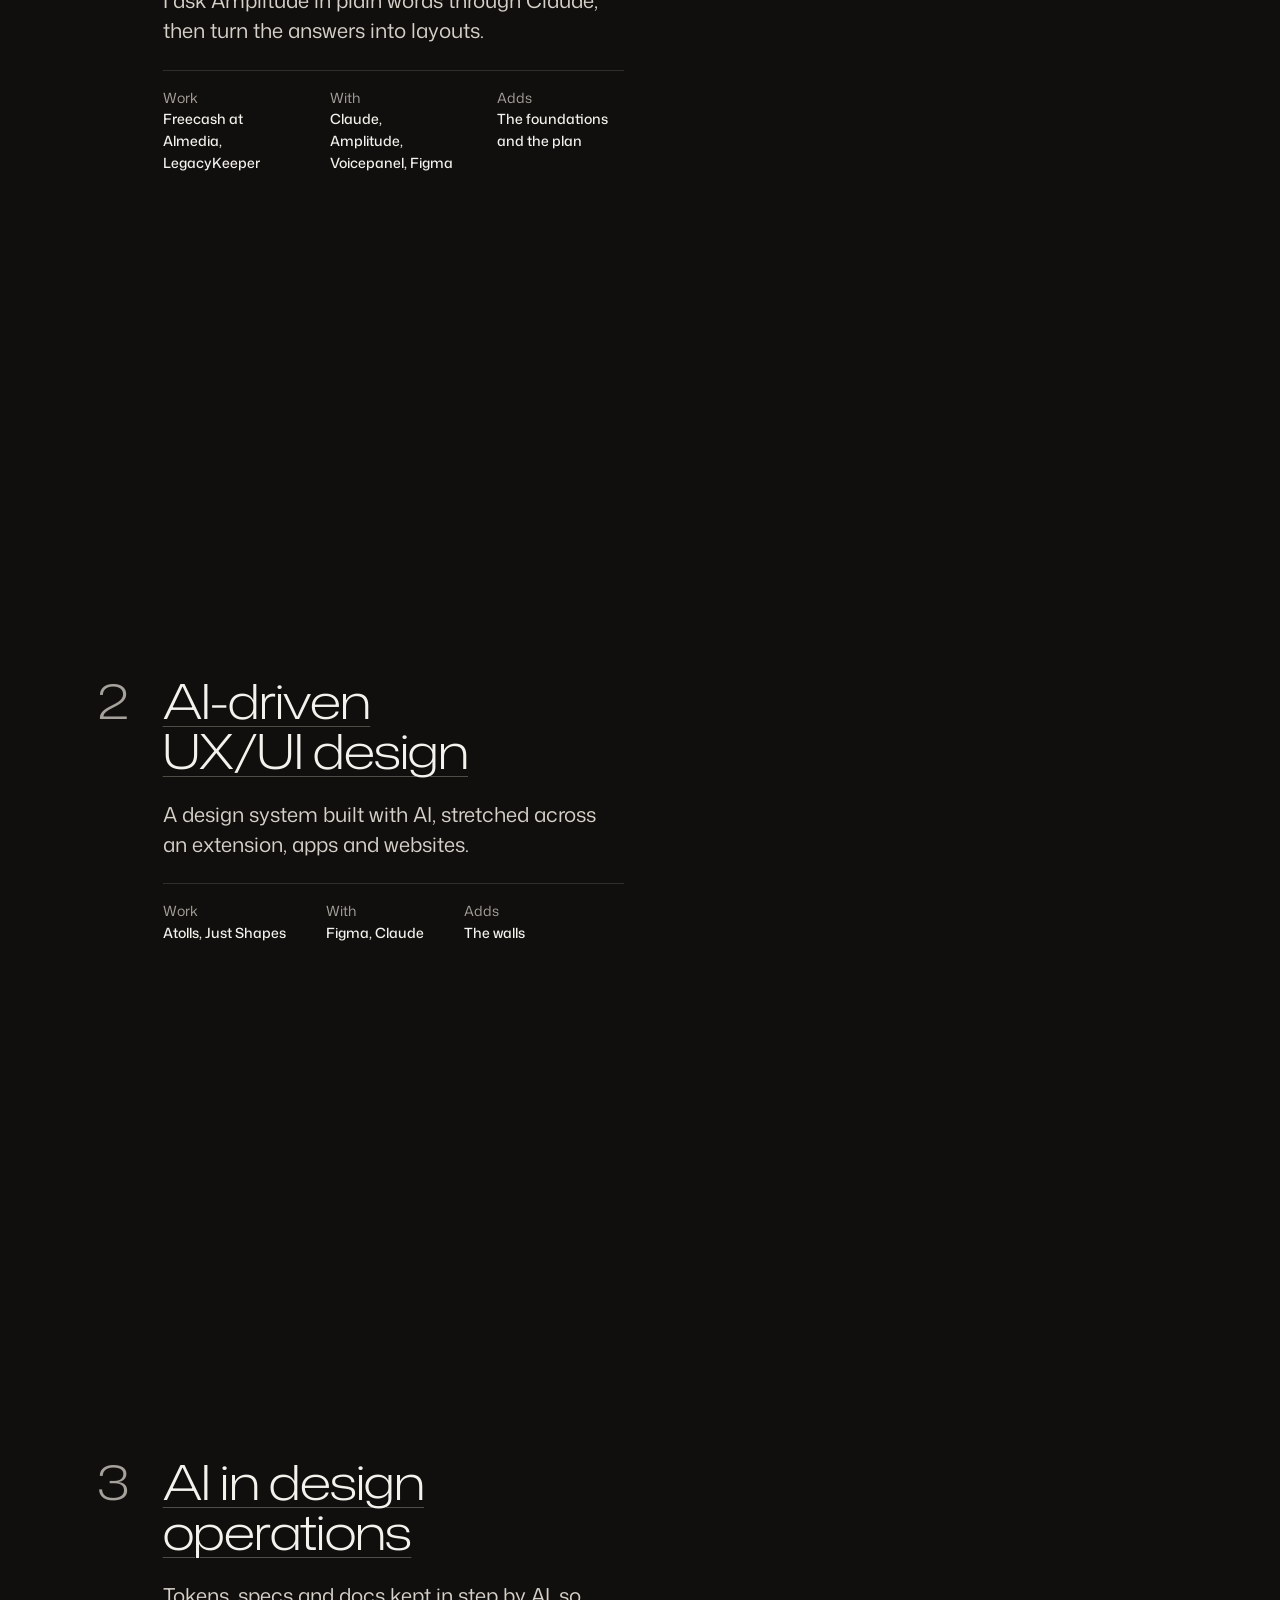
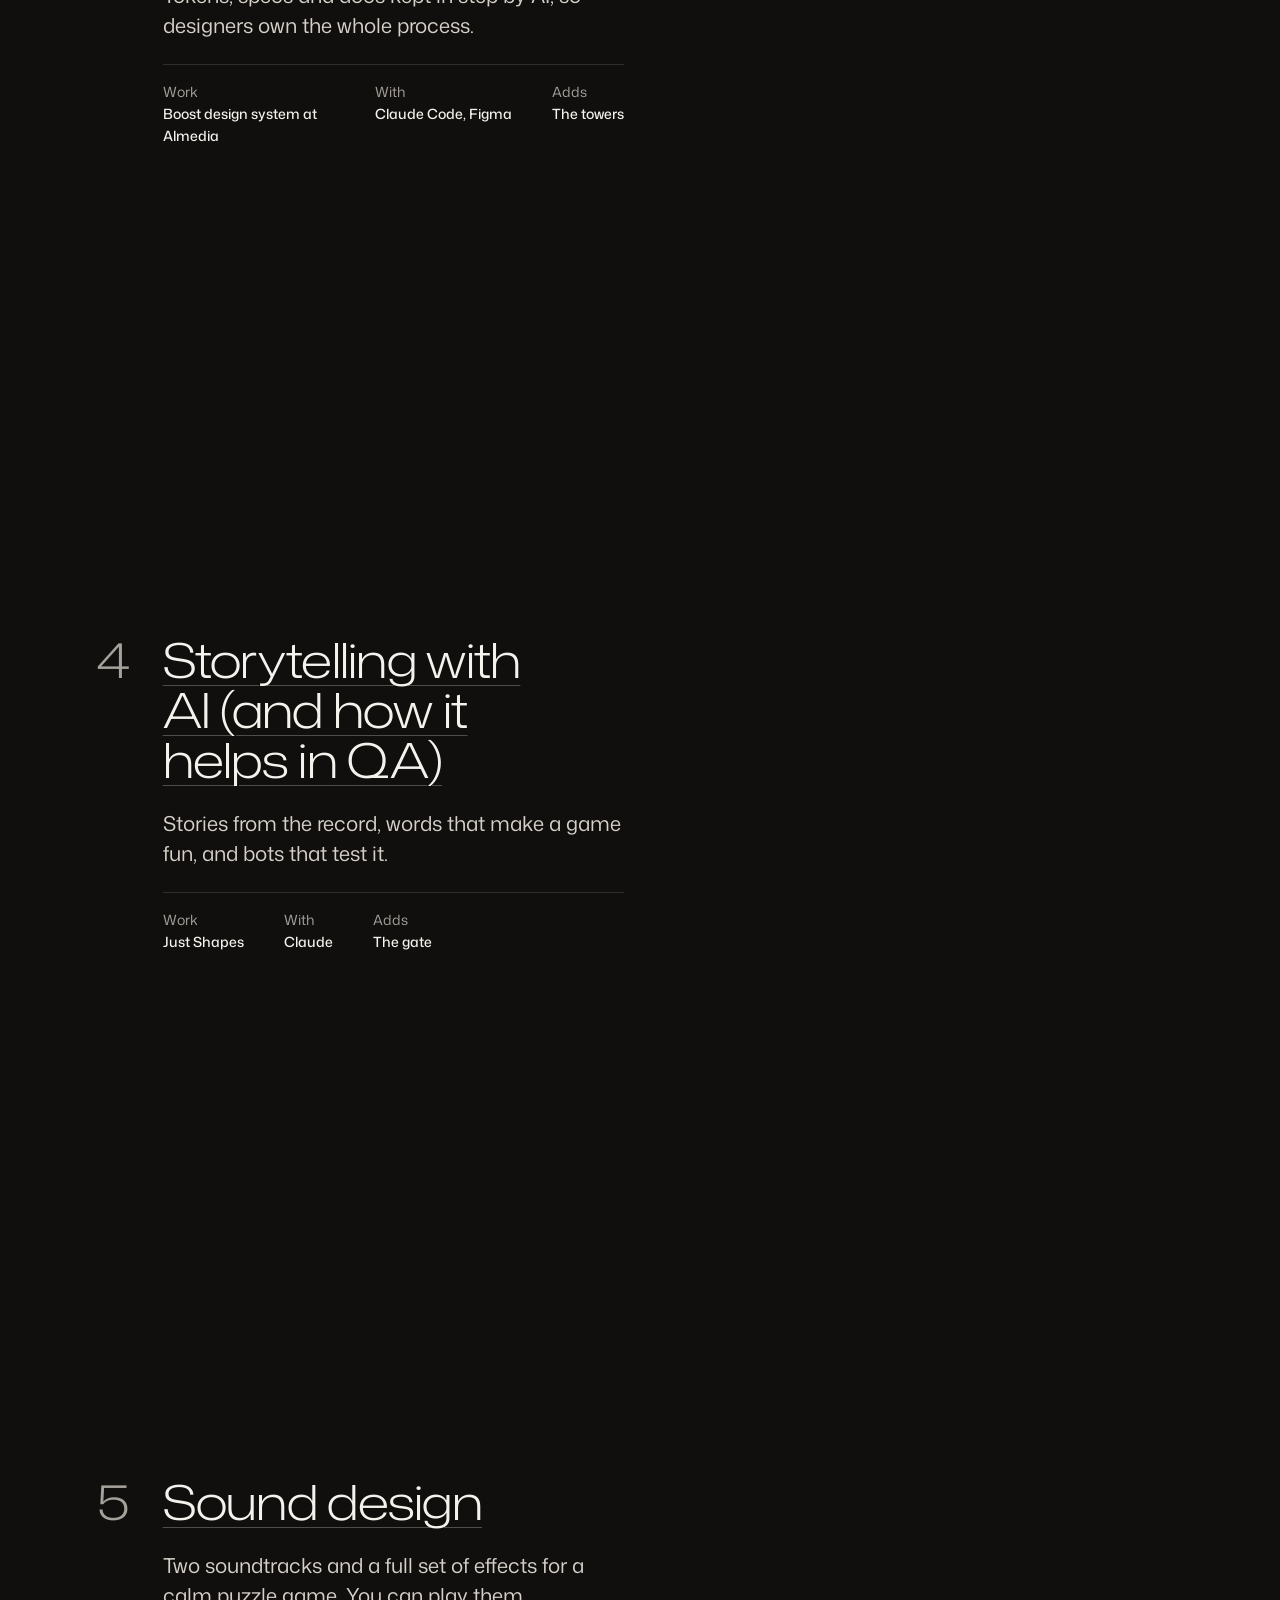
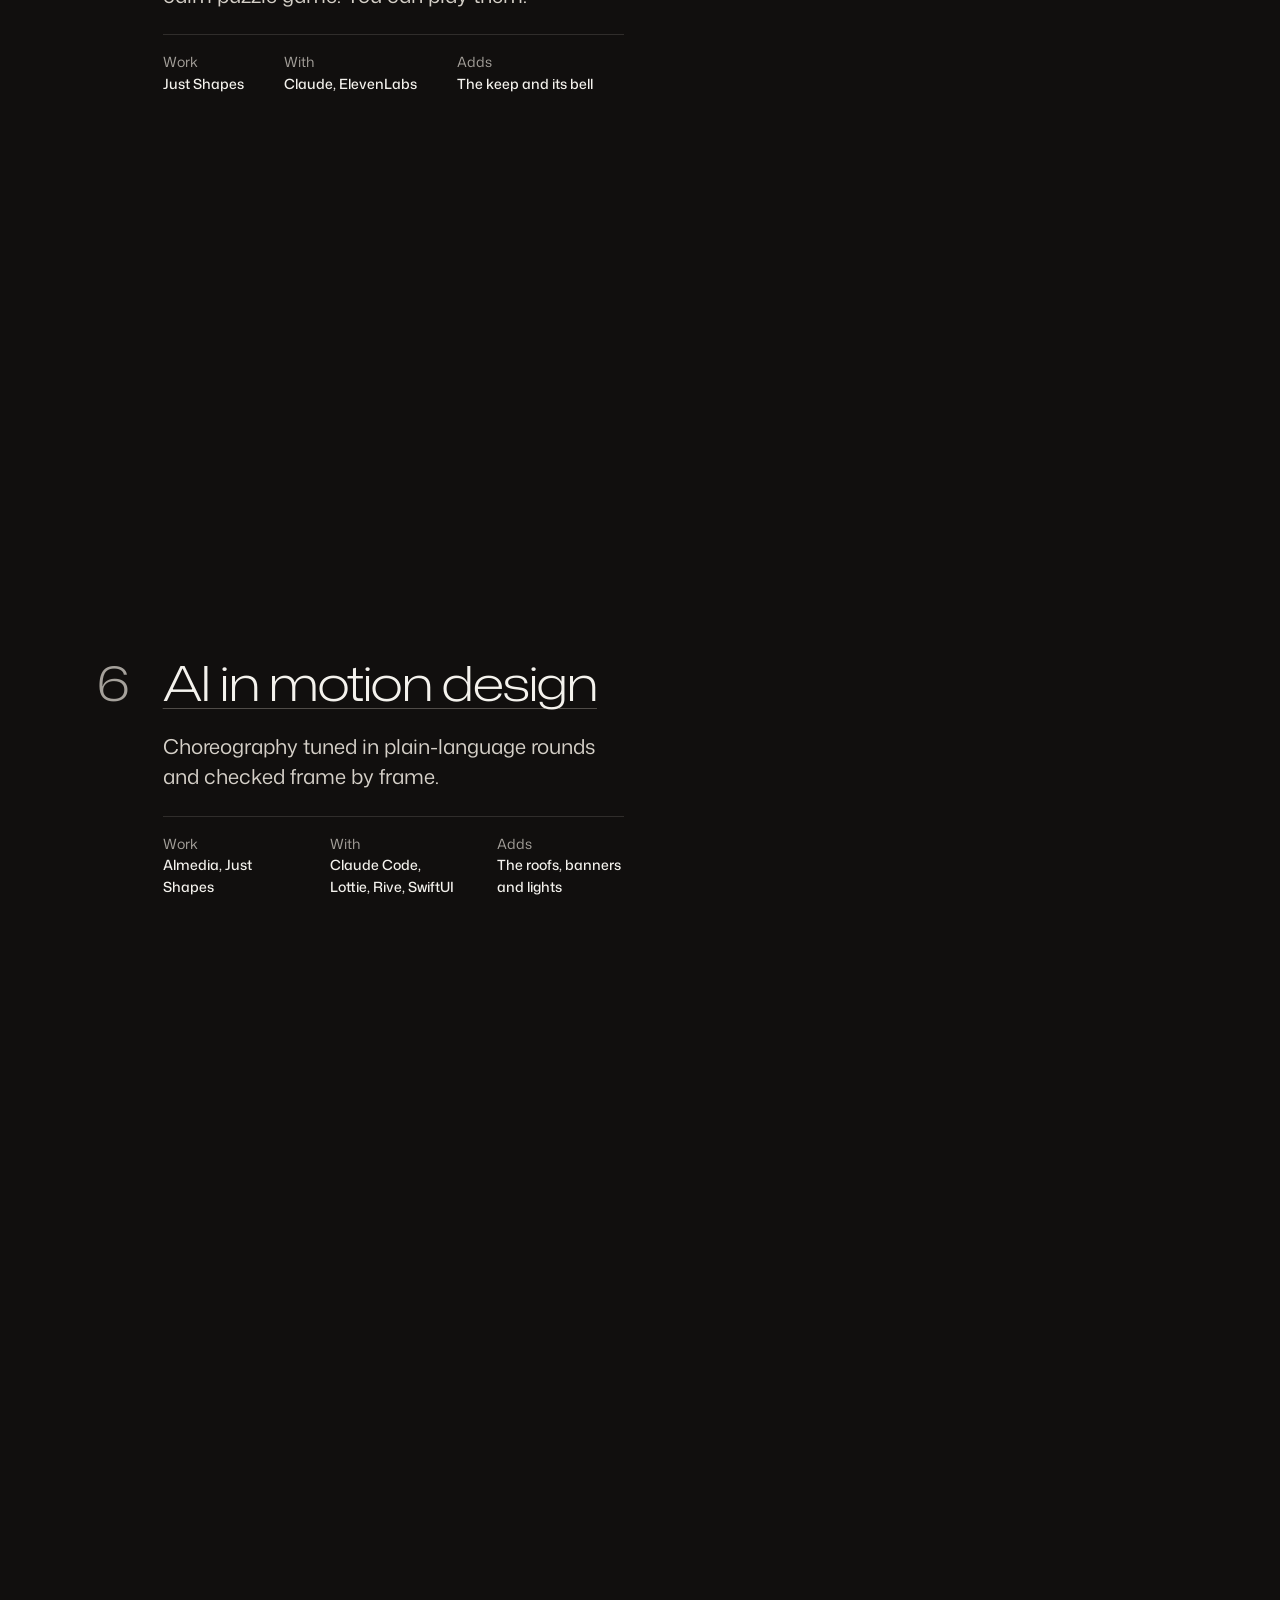
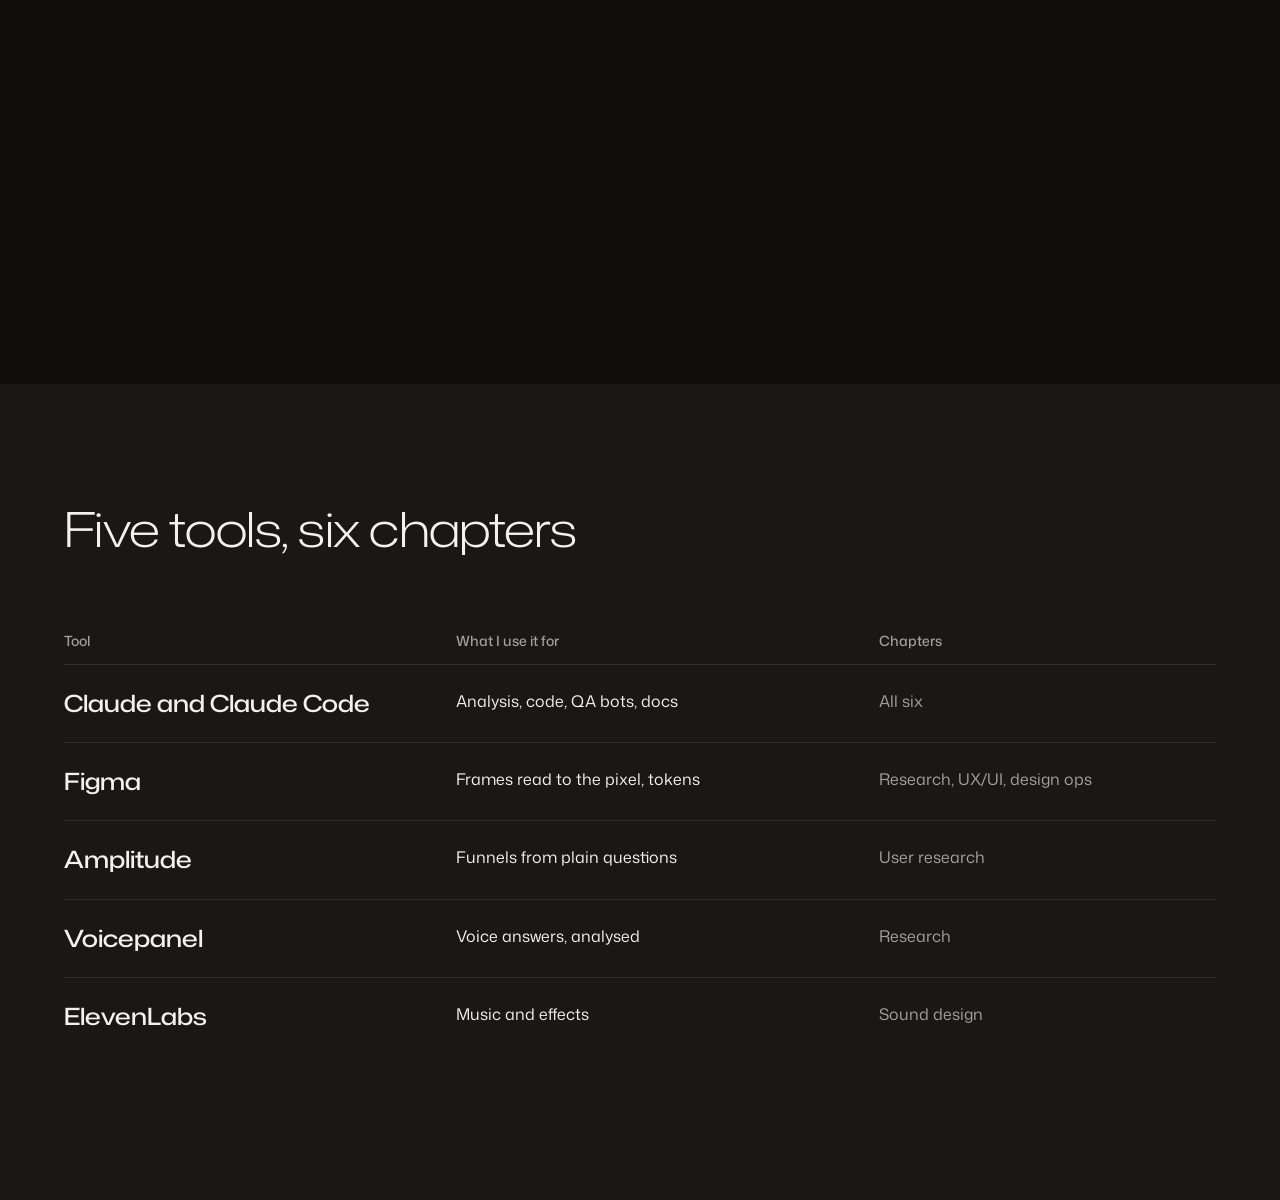
==== commit 8176d79f: "UX/UI chapter: name Atolls and Just Shapes in their section headings Co-Authored-By: Claude Opus 5.5" ====
--- a/index.html
+++ b/index.html
@@ -9,7 +9,7 @@
 <link rel="preconnect" href="https://fonts.googleapis.com">
 <link rel="preconnect" href="https://fonts.gstatic.com" crossorigin>
 <link href="https://fonts.googleapis.com/css2?family=Mona+Sans:wdth,wght@100,400;100,500;125,300&display=swap" rel="stylesheet">
-<link rel="stylesheet" href="styles.css?v=mvst4nik">
+<link rel="stylesheet" href="styles.css?v=mvtjvses">
 <script>document.documentElement.classList.add('js');</script>
 </head>
 <body>
@@ -131,6 +131,6 @@
 </main>
 
 
-<script type="module" src="assets/site.js?v=mvst4nik"></script>
+<script type="module" src="assets/site.js?v=mvtjvses"></script>
 </body>
 </html>
--- a/styles.css
+++ b/styles.css
@@ -16,8 +16,8 @@
 /* Hallmark · waive 39b · the ten sound keys on the sound chapter stand 168px tall · each is a tile that plays one effect from the game, not a form button */
 /* Hallmark · dismissed 49 · the sound tiles are square keys whose name, line and state stack by design; each name alone stays on one line */
 /* Hallmark · dismissed F6 · the table's row heads are tool names, not figures, so tabular figures do nothing there */
-@import url("./tokens.css?v=mvst4nik");
-@import url("./base.css?v=mvst4nik");
+@import url("./tokens.css?v=mvtjvses");
+@import url("./base.css?v=mvtjvses");
 
 /* ---------- page ---------- */
 h1, h2 { font-stretch: var(--display-stretch); line-height: 1.04; }
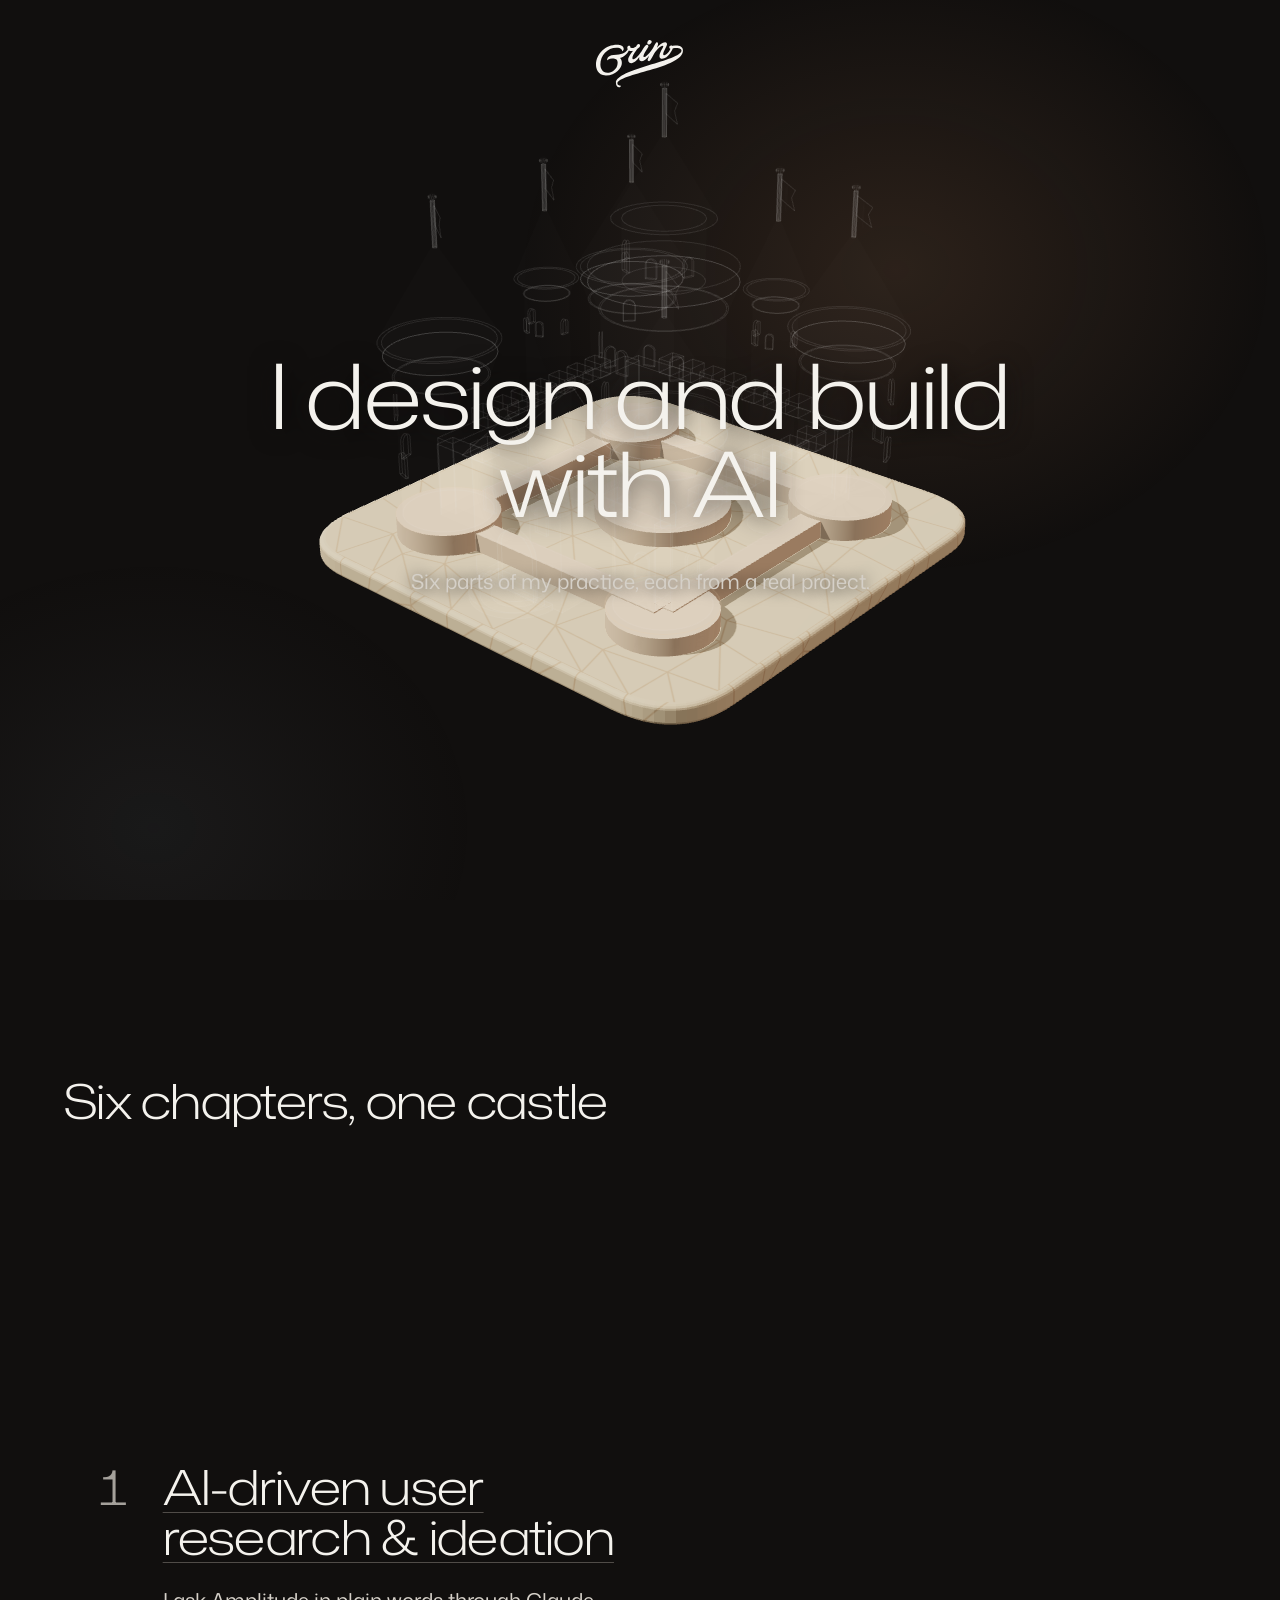
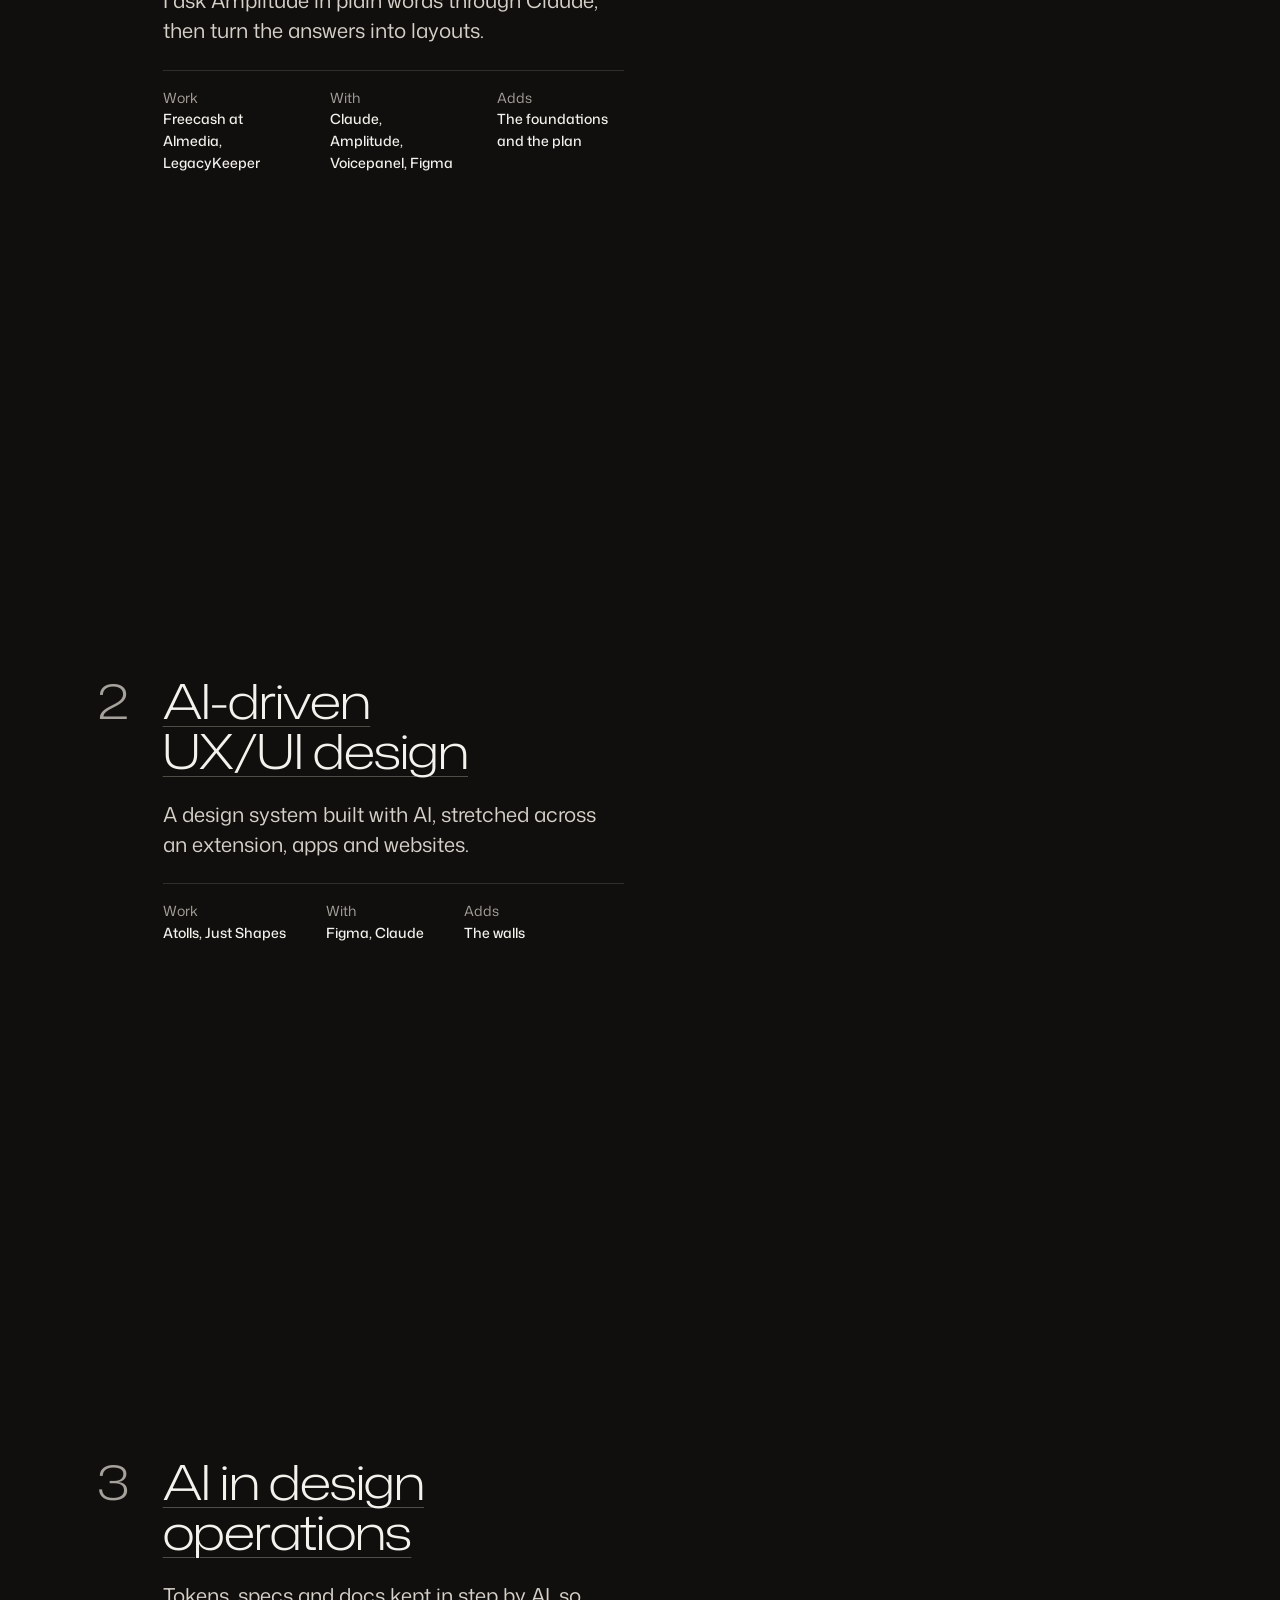
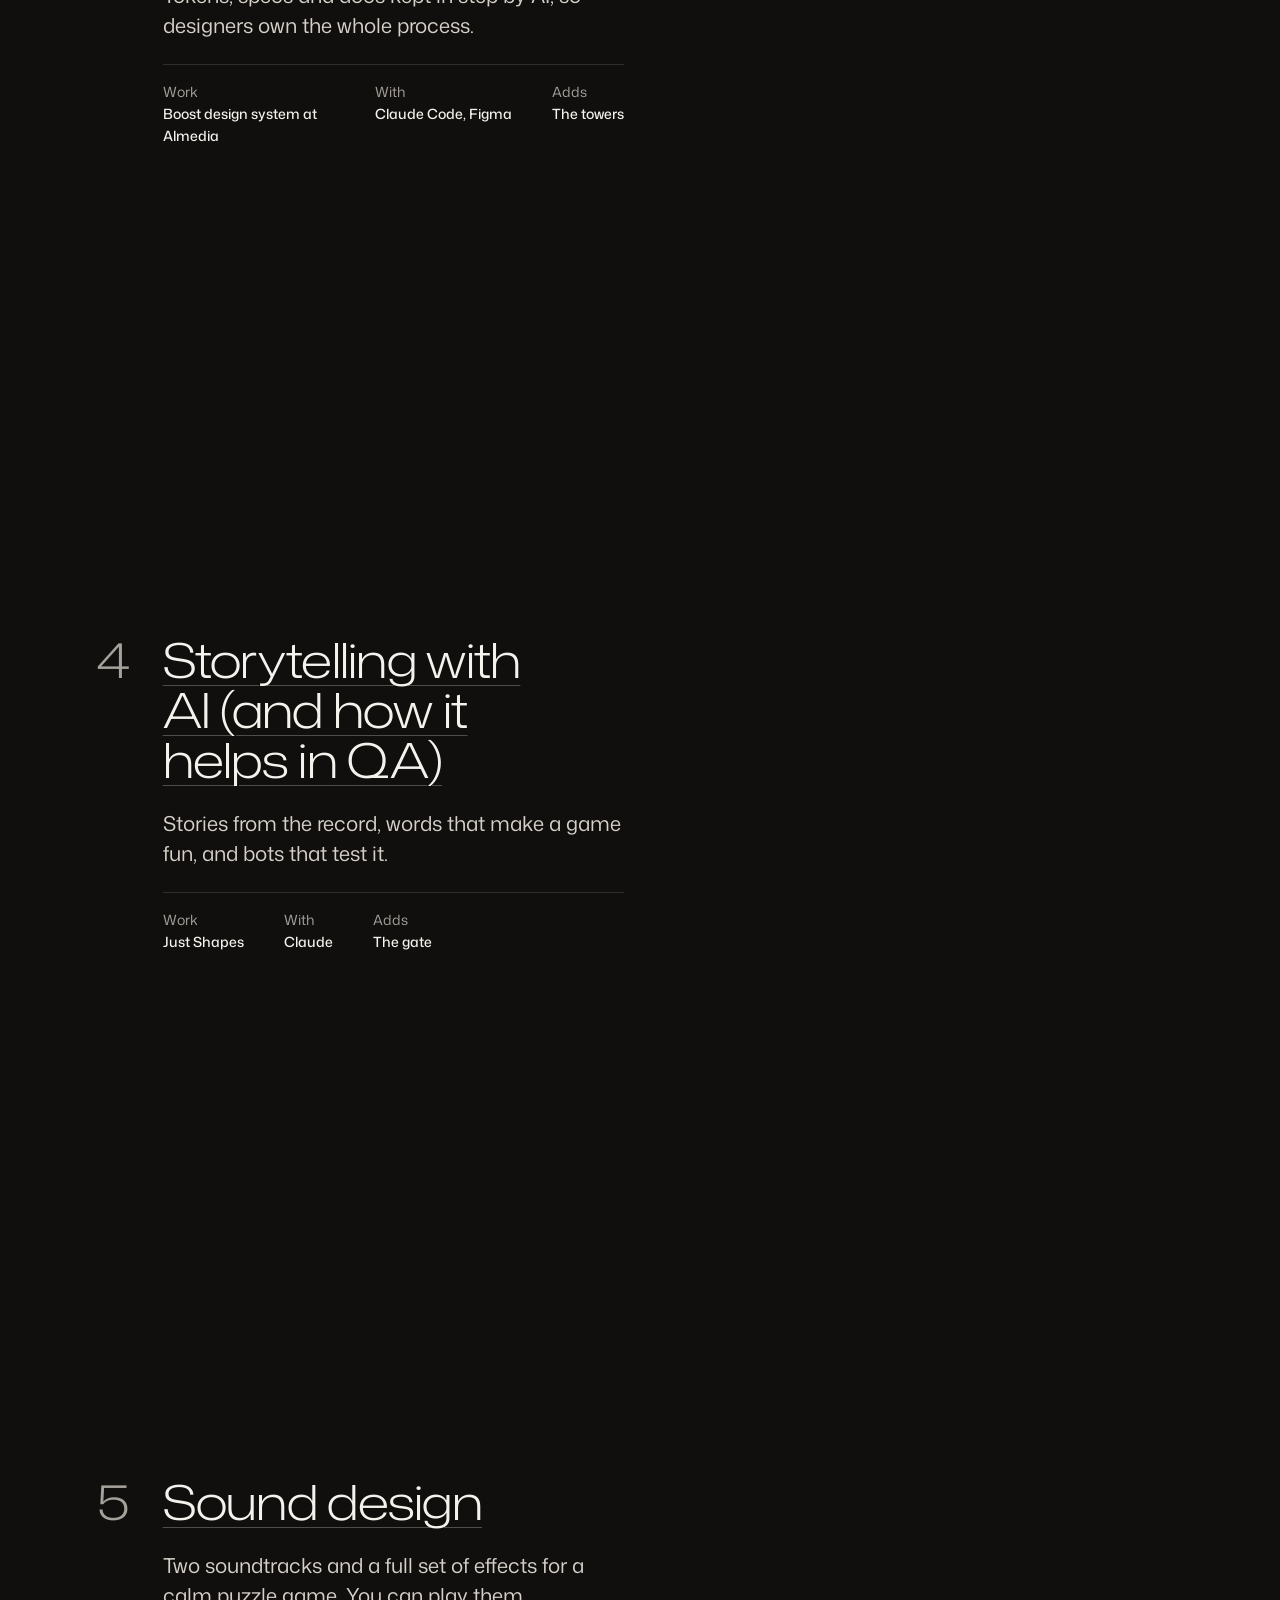
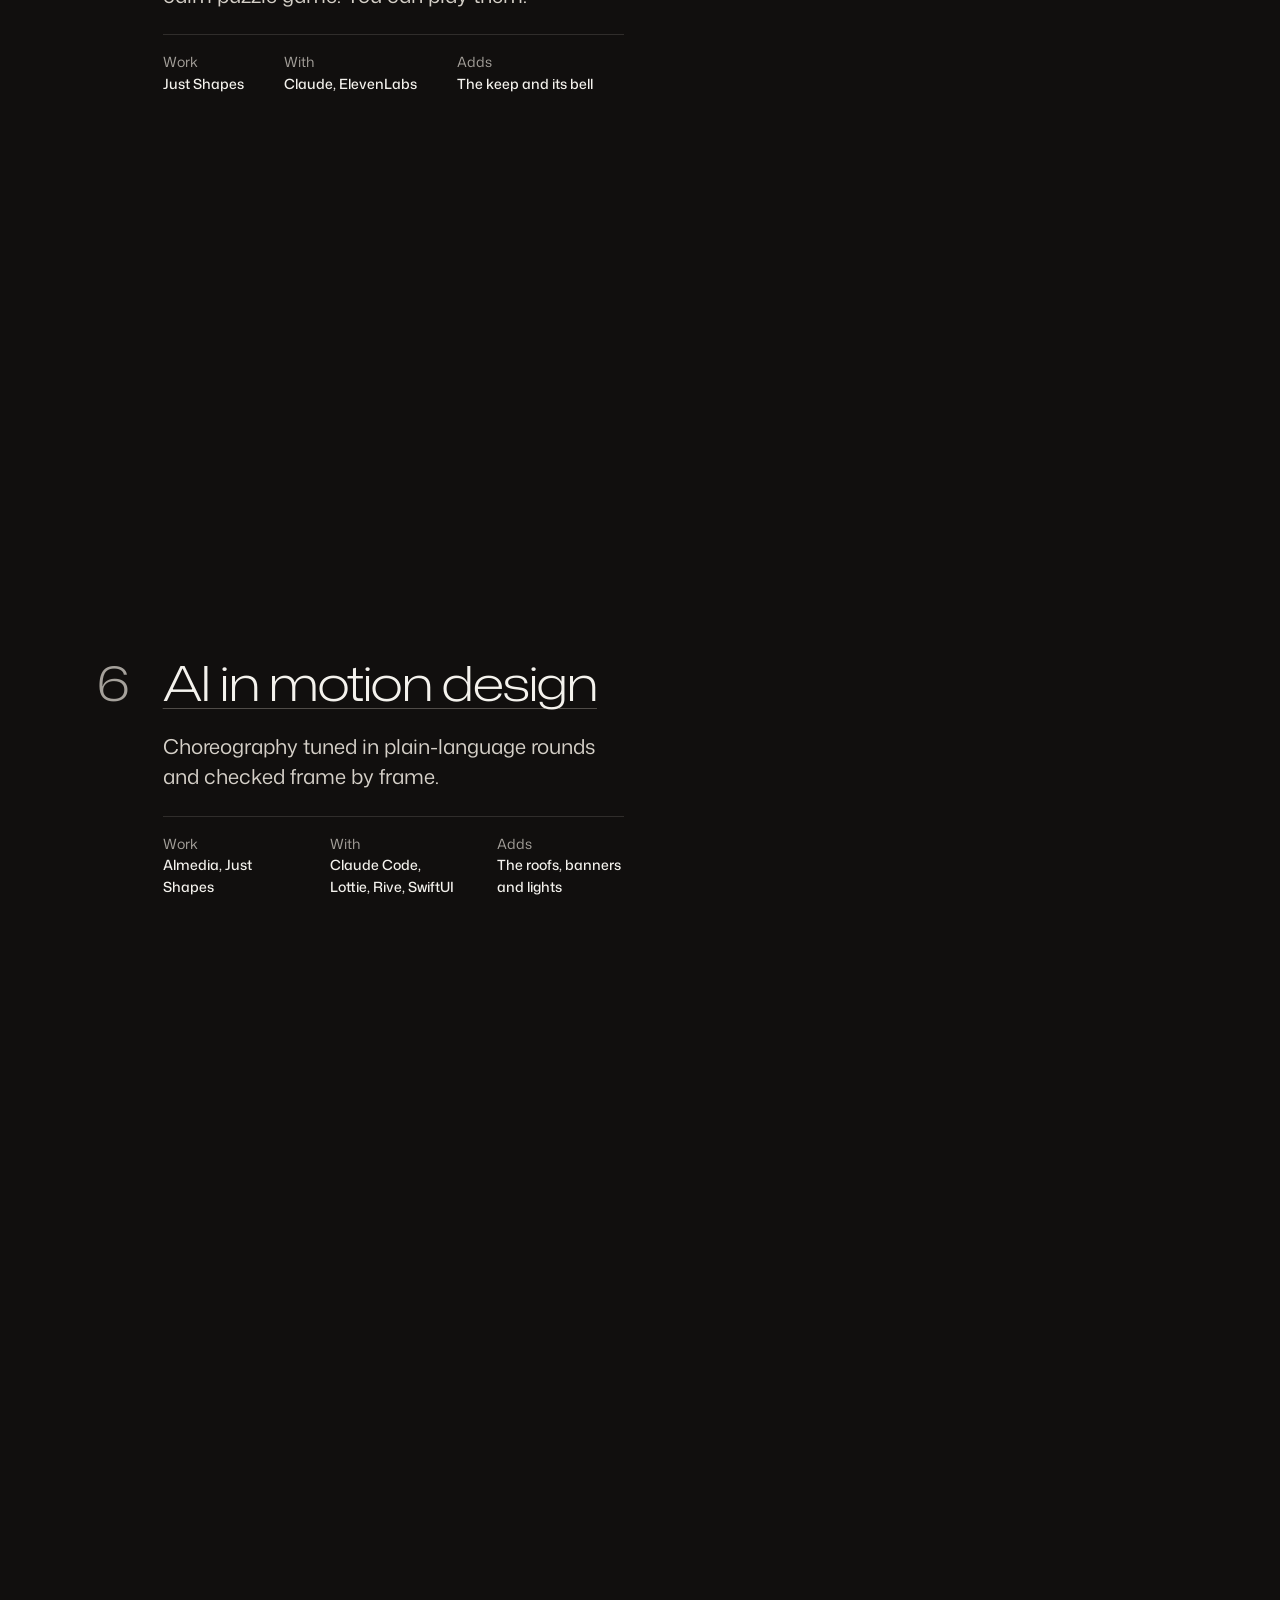
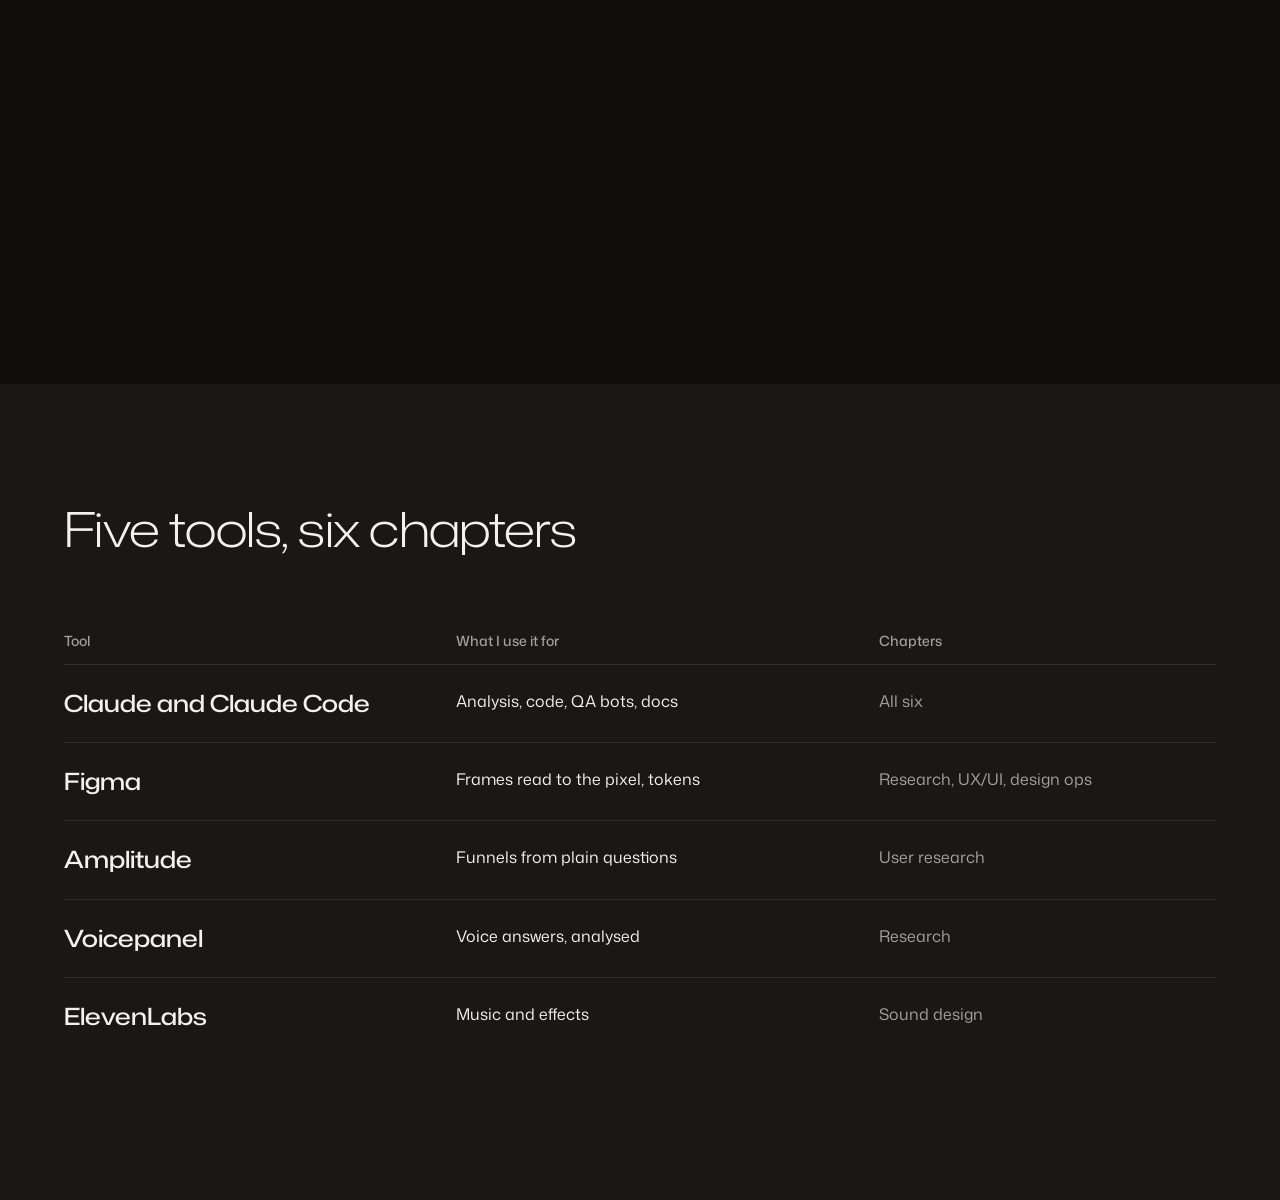
==== commit f36d55b0: "Homepage: drop the full stop from the headline Co-Authored-By: Claude Opus 5.5 <noreply@anthropic.co" ====
--- a/index.html
+++ b/index.html
@@ -27,7 +27,7 @@
 <main id="main">
   <section class="hero" aria-labelledby="hero-head">
     <div class="container hero__grid">
-      <h1 id="hero-head" class="settle">I design and build<br>with AI.</h1>
+      <h1 id="hero-head" class="settle">I design and build<br>with AI</h1>
       <div class="hero__foot settle">
         <p class="lead">Six parts of my practice, each from a real project.</p>
       </div>
